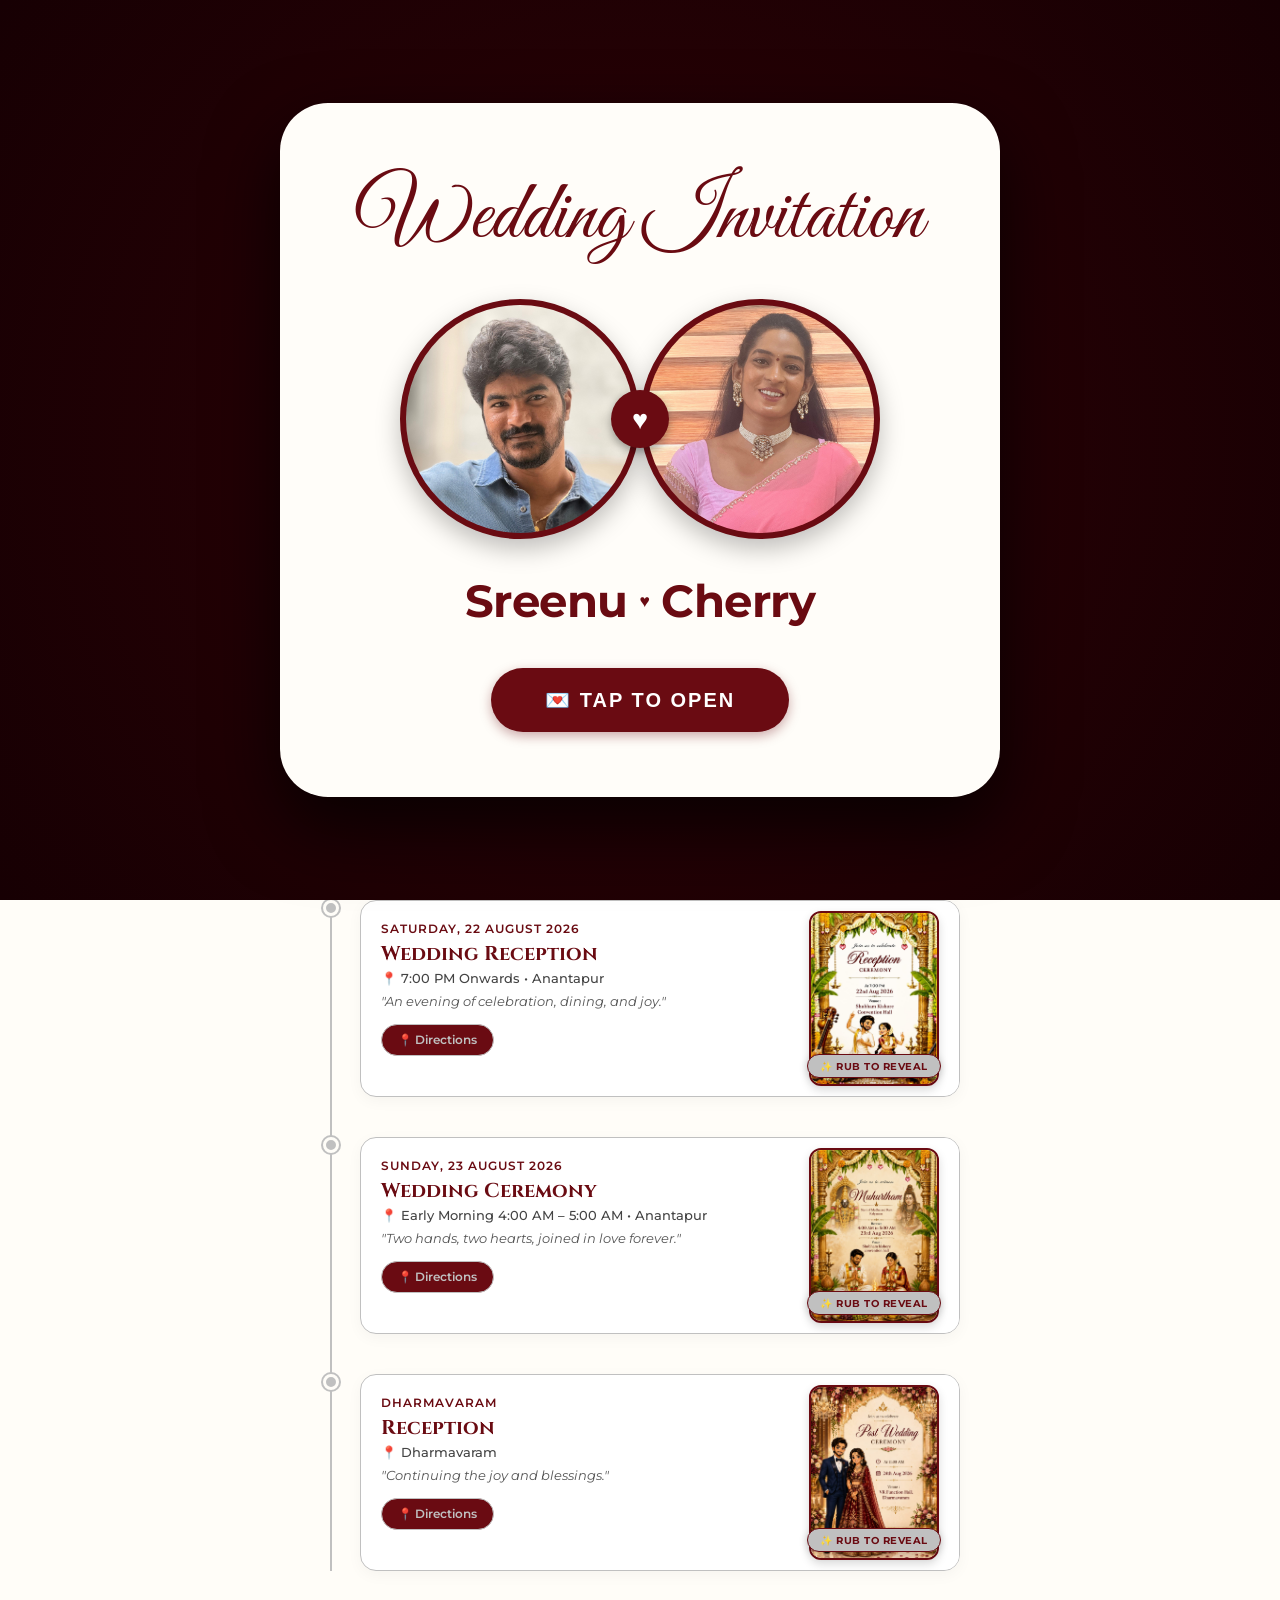
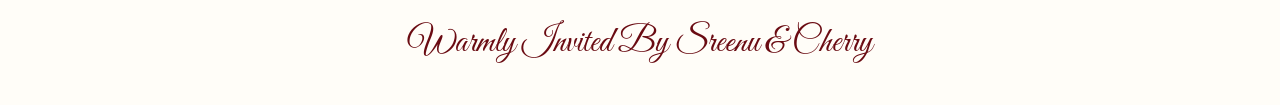
==== index.html @ 43a595d7 "Update index.html" ====
<!DOCTYPE html>
<html lang="en">
<head>
    <meta charset="UTF-8">
    <meta name="viewport" content="width=device-width, initial-scale=1.0, maximum-scale=1.0, user-scalable=no">
    <title>Sreenu & Cherry | Wedding Celebration</title>
    
    <!-- Google Fonts -->
    <link href="https://fonts.googleapis.com/css2?family=Cinzel:wght@500;600;700&family=Great+Vibes&family=Montserrat:wght@300;400;500;600;700&display=swap" rel="stylesheet">
    
    <style>
        :root {
            /* LUXURY PALETTE: Maroon, Silver, Ivory */
            --royal-maroon: #6A0B12;
            --main-accent: #C0C0C0; /* Polished Silver */
            --main-accent-dark: #A9A9A9; /* Darker Silver */
            --accent-light: #E0E0E0; /* Light silver highlights */
            --cream: #FFFDF8; /* Warm backdrop */
            --text-dark: #222222;
            --text-muted: #555555;
            --white: #ffffff;
        }

        * {
            box-sizing: border-box;
            margin: 0;
            padding: 0;
            -webkit-tap-highlight-color: transparent;
        }

        body {
            font-family: 'Montserrat', sans-serif;
            background-color: var(--cream);
            color: var(--text-dark);
            overflow-x: hidden;
        }

        /* Prevent background scroll when modal is active */
        body.modal-open {
            overflow: hidden !important;
            touch-action: none;
        }

        /* --- Falling Petals --- */
        .petals-container {
            position: fixed;
            top: 0; left: 0; width: 100%; height: 100%;
            pointer-events: none; z-index: 99; overflow: hidden;
        }

        .petal {
            position: absolute;
            background: linear-gradient(135deg, #ffb7c5, #e05275);
            border-radius: 150% 0 150% 0;
            opacity: 0.7;
            animation: animate-petal 7s linear infinite;
        }

        @keyframes animate-petal {
            0% { top: -10%; transform: translateX(0) rotate(0deg); }
            100% { top: 110%; transform: translateX(100px) rotate(360deg); }
        }

        /* --- Landing Page Screen --- */
        #cover-screen {
            position: fixed;
            top: 0; left: 0; width: 100vw; height: 100vh;
            background: radial-gradient(circle at center, #2e0206 0%, #170003 100%);
            display: flex; justify-content: center; align-items: center;
            z-index: 1000; color: #ffffff;
            transition: transform 0.8s ease-in-out, opacity 0.8s ease-in-out;
            padding: 20px;
        }

        /* White Center Landing Card (Default Mobile View) */
        .landing-card {
            background: #FFFDF9;
            width: 100%;
            max-width: 360px;
            border-radius: 28px;
            padding: 35px 20px 30px;
            text-align: center;
            box-shadow: 0 20px 40px rgba(0, 0, 0, 0.6);
            display: flex;
            flex-direction: column;
            align-items: center;
            justify-content: center;
            transition: all 0.3s ease-in-out;
        }

        .cover-header-title {
            font-family: 'Great Vibes', cursive;
            font-size: 2.8rem;
            font-weight: 500;
            color: var(--royal-maroon);
            margin-bottom: 20px;
            line-height: 1.1;
        }

        /* Couple Photo Display Frame */
        .couple-photos-container {
            display: flex;
            align-items: center;
            justify-content: center;
            position: relative;
            margin-bottom: 25px;
        }

        .photo-frame {
            width: 120px;
            height: 120px;
            border-radius: 50%;
            border: 3px solid var(--royal-maroon);
            overflow: hidden;
            box-shadow: 0 6px 15px rgba(0,0,0,0.15);
            background: var(--royal-maroon);
            display: flex;
            justify-content: center;
            align-items: center;
            color: #ffffff !important;
            font-weight: 600;
            font-size: 1rem;
            transition: all 0.3s ease;
        }

        .photo-frame img {
            width: 100%;
            height: 100%;
            object-fit: cover;
        }

        .photo-frame img.groom-img {
            object-position: center top !important;
            transform: scale(1.10);
        }

        .photo-frame img.bride-img {
            object-position: center top !important;
        }

        .frame-placeholder {
            color: #ffffff;
            font-size: 1rem;
            font-weight: 600;
            width: 100%;
            text-align: center;
        }

        /* Love Heart Badge Overlapping Center */
        .heart-badge {
            width: 32px;
            height: 32px;
            background: var(--royal-maroon);
            border-radius: 50%;
            display: flex;
            justify-content: center;
            align-items: center;
            color: #ffffff;
            font-size: 0.9rem;
            margin: 0 -16px;
            z-index: 2;
            box-shadow: 0 2px 6px rgba(0,0,0,0.3);
            transition: all 0.3s ease;
        }

        .couple-cover-name {
            font-family: 'Montserrat', sans-serif;
            font-size: 1.6rem;
            font-weight: 700;
            color: var(--royal-maroon);
            margin-bottom: 22px;
            display: flex;
            align-items: center;
            gap: 8px;
            letter-spacing: -0.5px;
        }

        .couple-cover-name span.name-heart {
            color: var(--royal-maroon);
            font-size: 1.1rem;
        }

        /* Cover Action Button */
        .tap-btn {
            background: var(--royal-maroon);
            color: #ffffff;
            border: none;
            padding: 12px 28px;
            font-size: 0.85rem;
            font-weight: 600;
            border-radius: 25px;
            letter-spacing: 1.5px;
            text-transform: uppercase;
            cursor: pointer;
            box-shadow: 0 4px 12px rgba(106, 11, 18, 0.35);
            display: inline-flex;
            align-items: center;
            gap: 8px;
            transition: transform 0.15s ease, background-color 0.2s ease, padding 0.3s ease, font-size 0.3s ease;
        }

        .tap-btn:active {
            transform: scale(0.96);
        }

        /* --- Tablet Screens (600px to 1023px) --- */
        @media (min-width: 600px) and (max-width: 1023px) {
            .landing-card {
                max-width: 460px;
                padding: 48px 36px 42px;
                border-radius: 34px;
            }

            .cover-header-title {
                font-size: 3.6rem;
                margin-bottom: 25px;
            }

            .photo-frame {
                width: 155px;
                height: 155px;
                border-width: 4px;
            }

            .heart-badge {
                width: 40px;
                height: 40px;
                font-size: 1.15rem;
                margin: 0 -20px;
            }

            .couple-cover-name {
                font-size: 2rem;
                margin-bottom: 28px;
            }

            .tap-btn {
                padding: 15px 38px;
                font-size: 1rem;
                border-radius: 30px;
            }
        }

        /* --- Laptops & Desktops (2x Scale Up) --- */
        @media (min-width: 1024px) {
            .landing-card {
                max-width: 720px;
                padding: 70px 60px 65px;
                border-radius: 48px;
                box-shadow: 0 30px 70px rgba(0, 0, 0, 0.75);
            }

            .cover-header-title {
                font-size: 5.2rem;
                margin-bottom: 35px;
            }

            .photo-frame {
                width: 240px;
                height: 240px;
                border-width: 6px;
                box-shadow: 0 10px 25px rgba(0,0,0,0.25);
            }

            .couple-photos-container {
                margin-bottom: 35px;
            }

            .heart-badge {
                width: 58px;
                height: 58px;
                font-size: 1.7rem;
                margin: 0 -29px;
                box-shadow: 0 4px 10px rgba(0,0,0,0.35);
            }

            .couple-cover-name {
                font-size: 2.8rem;
                margin-bottom: 40px;
                gap: 12px;
            }

            .tap-btn {
                padding: 20px 54px;
                font-size: 1.25rem;
                border-radius: 40px;
                letter-spacing: 2px;
            }
        }

        /* Music Floating Control Button */
        .music-btn {
            position: fixed;
            bottom: 20px;
            right: 20px;
            width: 45px;
            height: 45px;
            background: var(--royal-maroon);
            border: 2px solid var(--main-accent);
            border-radius: 50%;
            color: var(--main-accent);
            font-size: 1.2rem;
            display: flex;
            justify-content: center;
            align-items: center;
            cursor: pointer;
            z-index: 900;
            box-shadow: 0 4px 12px rgba(0,0,0,0.3);
        }

        /* --- Main Layout --- */
        .container {
            width: 100%; max-width: 680px; margin: 0 auto; padding: 40px 20px;
        }

        .header-section { text-align: center; margin-bottom: 30px; }
        .sub-title { font-size: 0.75rem; letter-spacing: 3px; text-transform: uppercase; color: var(--royal-maroon); margin-bottom: 10px; font-weight: 600; }
        .main-heading { font-family: 'Cinzel', serif; font-size: 1.6rem; color: var(--royal-maroon); letter-spacing: 1px; }

        .couple-card {
            background: var(--white); 
            border: 1px solid var(--main-accent-dark); 
            border-radius: 16px;
            padding: 30px 20px; text-align: center; box-shadow: 0 4px 15px rgba(0,0,0,0.03);
            margin-bottom: 30px;
        }

        .couple-names h2 { font-family: 'Great Vibes', cursive; font-size: 3.5rem; color: var(--royal-maroon); line-height: 1; }
        .parent-subtext { font-size: 0.8rem; color: var(--text-muted); margin: 6px 0 15px; }
        .ampersand { font-family: 'Cinzel', serif; font-size: 1.4rem; color: var(--main-accent-dark); font-weight: 700; margin: 5px 0; }

        /* --- Countdown --- */
        .countdown-banner {
            background: var(--royal-maroon); 
            color: var(--white);
            padding: 20px; border-radius: 14px; text-align: center;
            border: 1px solid var(--main-accent); margin-bottom: 40px;
        }
        .countdown-title { font-size: 0.75rem; letter-spacing: 2px; text-transform: uppercase; margin-bottom: 12px; color: var(--accent-light); }
        .timer { display: flex; justify-content: space-around; max-width: 360px; margin: 0 auto; }
        .timer-num { font-family: 'Cinzel', serif; font-size: 1.6rem; font-weight: 700; color: var(--main-accent); }
        .timer-label { font-size: 0.65rem; text-transform: uppercase; opacity: 0.8; }

        /* --- Timeline & Interactive Cards Section --- */
        .section-title-wrap { text-align: center; margin-bottom: 35px; }
        .section-title { font-family: 'Cinzel', serif; font-size: 1.4rem; color: var(--royal-maroon); }

        .timeline { position: relative; padding-left: 28px; border-left: 2px solid var(--main-accent); margin-left: 10px; }
        .timeline-item { position: relative; margin-bottom: 40px; }

        .timeline-node {
            position: absolute; left: -37px; top: 0;
            width: 16px; height: 16px; border-radius: 50%;
            background: var(--main-accent); border: 3px solid var(--cream);
            box-shadow: 0 0 0 2px var(--main-accent);
        }

        .event-card-container {
            display: flex; flex-direction: column-reverse; background: var(--white);
            border: 1px solid var(--main-accent); border-radius: 16px; overflow: hidden;
            box-shadow: 0 4px 15px rgba(0,0,0,0.04);
        }

        @media (min-width: 550px) {
            .event-card-container { flex-direction: row; }
        }

        .event-info { padding: 20px; flex: 1; }
        .event-date { font-size: 0.75rem; font-weight: 600; text-transform: uppercase; color: var(--royal-maroon); letter-spacing: 1px; }
        .event-title { font-family: 'Cinzel', serif; font-size: 1.25rem; color: var(--royal-maroon); margin: 4px 0; }
        .event-venue { font-size: 0.8rem; color: #444; margin-bottom: 8px; font-weight: 500; }
        .event-desc { font-size: 0.8rem; color: var(--text-muted); font-style: italic; margin-bottom: 15px; }

        .btn-group { display: flex; gap: 8px; flex-wrap: wrap; }

        .action-btn {
            display: inline-flex; align-items: center; gap: 4px;
            font-size: 0.72rem; font-weight: 600; padding: 8px 16px;
            border-radius: 20px; text-decoration: none; transition: all 0.2s;
        }

        .btn-map { background: var(--royal-maroon); color: var(--main-accent); border: 1px solid var(--main-accent); }

        /* Card Preview Side Block */
        .card-preview-wrap {
            width: 100%; height: 210px; position: relative;
            background: var(--white); display: flex; justify-content: center; align-items: center;
            user-select: none; cursor: pointer; padding: 10px;
        }

        @media (min-width: 550px) {
            .card-preview-wrap { width: 170px; height: auto; }
        }

        .art-card-thumb {
            width: 130px; height: 175px; border-radius: 12px;
            border: 2px solid var(--royal-maroon); box-shadow: 0 4px 10px rgba(0,0,0,0.15);
            position: relative; overflow: hidden; display: flex;
            justify-content: center; align-items: center;
        }

        .art-card-thumb img {
            width: 100%; height: 100%; object-fit: cover; display: block;
        }

        .rub-tag {
            position: absolute; bottom: 18px; font-size: 0.62rem;
            font-weight: 700; background: var(--main-accent);
            color: var(--royal-maroon); padding: 5px 12px; border-radius: 12px;
            letter-spacing: 0.5px; text-transform: uppercase; border: 1px solid var(--royal-maroon);
            box-shadow: 0 2px 8px rgba(0,0,0,0.2);
        }

        /* --- Fullscreen Pop-up Modal for Scratching --- */
        .modal-overlay {
            position: fixed; top: 0; left: 0; width: 100vw; height: 100vh;
            background: rgba(0, 0, 0, 0.88); backdrop-filter: blur(6px);
            z-index: 2000; display: none; justify-content: center; align-items: center;
            flex-direction: column; touch-action: none;
        }

        .modal-overlay.active { display: flex; }

        .close-modal-btn {
            position: absolute; top: 25px; right: 25px;
            width: 42px; height: 42px; background: var(--white);
            color: #000; border-radius: 50%; display: flex;
            justify-content: center; align-items: center;
            font-size: 1.4rem; font-weight: bold; cursor: pointer;
            box-shadow: 0 4px 12px rgba(0,0,0,0.4); z-index: 2010;
        }

        .scratch-modal-box {
            position: relative; width: 300px; height: 420px;
            border-radius: 16px; 
            border: 3px solid var(--main-accent);
            overflow: hidden; box-shadow: 0 10px 30px rgba(0,0,0,0.5);
            background: var(--white);
            touch-action: none;
        }

        .reveal-image-container {
            width: 100%; height: 100%; position: absolute; top: 0; left: 0;
            background: var(--white);
        }

        .reveal-image {
            width: 100%; height: 100%; object-fit: contain; display: block; background: var(--white);
        }

        .modal-scratch-canvas {
            position: absolute; top: 0; left: 0; width: 100%; height: 100%;
            cursor: pointer; z-index: 5;
            touch-action: none;
            transition: opacity 0.5s ease;
        }

        .modal-instruction {
            color: var(--white); font-size: 0.85rem; letter-spacing: 1px;
            margin-top: 15px; text-transform: uppercase; font-weight: 500;
        }

        footer { text-align: center; margin-top: 50px; font-family: 'Great Vibes', cursive; font-size: 2.2rem; color: var(--royal-maroon); }
    </style>
</head>
<body>

    <!-- Looping Audio Player -->
    <audio id="bg-music" loop preload="auto">
        <source src="images/adara-song.mp3" type="audio/mpeg">
    </audio>

    <!-- Music Toggle Button -->
    <button class="music-btn" id="music-toggle" onclick="toggleMusic()">🎵</button>

    <div class="petals-container" id="petals"></div>

    <!-- Cover Screen / Landing Page Card -->
    <div id="cover-screen">
        <div class="landing-card">
            <h1 class="cover-header-title">Wedding Invitation</h1>
            
            <!-- Couple Photos Frame -->
            <div class="couple-photos-container">
                <div class="photo-frame" id="groom-frame">
                    <img class="groom-img" src="images/groom-photo1.jpeg" alt="Sreenu" onerror="handleImgError(this, 'Sreenu')">
                </div>
                <div class="heart-badge">♥</div>
                <div class="photo-frame" id="bride-frame">
                    <img class="bride-img" src="images/bride-photo.jpg" alt="Cherry" onerror="handleImgError(this, 'Cherry')">
                </div>
            </div>

            <div class="couple-cover-name">
                Sreenu <span class="name-heart">♥</span> Cherry
            </div>

            <button class="tap-btn" id="open-btn" onclick="openInvitation()">
                <span>💌</span> TAP TO OPEN
            </button>
        </div>
    </div>

    <!-- Main Content Container -->
    <div class="container">
        <div class="header-section">
            <p class="sub-title">Together With Our Families</p>
            <h1 class="main-heading">Request The Honor Of Your Presence</h1>
        </div>

        <!-- Couple Banner -->
        <div class="couple-card">
            <div class="couple-names">
                <h2>B. Sreenivasulu</h2>
                <p class="parent-subtext">S/o B. Ramanjulu & B. LakshmiDevi</p>
                <div class="ampersand">&</div>
                <h2>K. Charitha</h2>
                <p class="parent-subtext">D/o K. L. Narayana & K. Padmavati</p>
            </div>
        </div>

        <!-- Countdown Banner -->
        <div class="countdown-banner">
            <div class="countdown-title" id="timer-title">Counting Down To Muhurtham</div>
            <div class="timer">
                <div><div class="timer-num" id="days">00</div><div class="timer-label">Days</div></div>
                <div><div class="timer-num" id="hours">00</div><div class="timer-label">Hours</div></div>
                <div><div class="timer-num" id="mins">00</div><div class="timer-label">Mins</div></div>
                <div><div class="timer-num" id="secs">00</div><div class="timer-label">Secs</div></div>
            </div>
        </div>

        <div class="section-title-wrap">
            <h2 class="section-title">The Festivities</h2>
        </div>

        <!-- Timeline Section -->
        <div class="timeline">

            <!-- EVENT 1: HALDI (Dharmavaram) -->
            <div class="timeline-item">
                <div class="timeline-node"></div>
                <div class="event-card-container">
                    <div class="event-info">
                        <div class="event-date">Saturday, 22 August 2026</div>
                        <h3 class="event-title">Haldi Ceremony</h3>
                        <div class="event-venue">📍 9:00 AM Onwards • Dharmavaram</div>
                        <p class="event-desc">"Turmeric, laughter, and the very first blessings."</p>
                    </div>
                    <div class="card-preview-wrap" onclick="openScratchModal('haldi')">
                        <div class="art-card-thumb">
                            <img src="images/haldi-reveal.jpeg" alt="Haldi Ceremony">
                        </div>
                        <div class="rub-tag">✨ Rub To Reveal</div>
                    </div>
                </div>
            </div>

            <!-- EVENT 2: RECEPTION (ANANTAPUR) -->
            <div class="timeline-item">
                <div class="timeline-node"></div>
                <div class="event-card-container">
                    <div class="event-info">
                        <div class="event-date">Saturday, 22 August 2026</div>
                        <h3 class="event-title">Wedding Reception</h3>
                        <div class="event-venue">📍 7:00 PM Onwards • Anantapur</div>
                        <p class="event-desc">"An evening of celebration, dining, and joy."</p>
                        <div class="btn-group">
                            <a href="https://maps.app.goo.gl/wDfPxHQPte7LLno77" target="_blank" class="action-btn btn-map">📍 Directions</a>
                        </div>
                    </div>
                    <div class="card-preview-wrap" onclick="openScratchModal('reception')">
                        <div class="art-card-thumb">
                            <img src="images/reception-reveal.jpeg" alt="Wedding Reception">
                        </div>
                        <div class="rub-tag">✨ Rub To Reveal</div>
                    </div>
                </div>
            </div>

            <!-- EVENT 3: MUHURTHAM -->
            <div class="timeline-item">
                <div class="timeline-node"></div>
                <div class="event-card-container">
                    <div class="event-info">
                        <div class="event-date">Sunday, 23 August 2026</div>
                        <h3 class="event-title">Wedding Ceremony</h3>
                        <div class="event-venue">📍 Early Morning 4:00 AM – 5:00 AM • Anantapur</div>
                        <p class="event-desc">"Two hands, two hearts, joined in love forever."</p>
                        <div class="btn-group">
                            <a href="https://maps.app.goo.gl/wDfPxHQPte7LLno77" target="_blank" class="action-btn btn-map">📍 Directions</a>
                        </div>
                    </div>
                    <div class="card-preview-wrap" onclick="openScratchModal('muhurtham')">
                        <div class="art-card-thumb">
                            <img src="images/muhurtham-reveal.jpeg" alt="Muhurtham">
                        </div>
                        <div class="rub-tag">✨ Rub To Reveal</div>
                    </div>
                </div>
            </div>

            <!-- EVENT 4: DHARMAVARAM RECEPTION -->
            <div class="timeline-item">
                <div class="timeline-node"></div>
                <div class="event-card-container">
                    <div class="event-info">
                        <div class="event-date">Dharmavaram</div>
                        <h3 class="event-title">Reception</h3>
                        <div class="event-venue">📍 Dharmavaram</div>
                        <p class="event-desc">"Continuing the joy and blessings."</p>
                        <div class="btn-group">
                            <a href="https://maps.app.goo.gl/dJzmkvnq5mUEw2gPA" target="_blank" class="action-btn btn-map">📍 Directions</a>
                        </div>
                    </div>
                    <div class="card-preview-wrap" onclick="openScratchModal('reception2')">
                        <div class="art-card-thumb">
                            <img src="images/reception-reveal2.jpeg" alt="Dharmavaram Reception">
                        </div>
                        <div class="rub-tag">✨ Rub To Reveal</div>
                    </div>
                </div>
            </div>

        </div>

        <footer>
            Warmly Invited By Sreenu & Cherry
        </footer>
    </div>

    <!-- Scratch Pop-up Overlay Modal -->
    <div class="modal-overlay" id="scratch-modal">
        <div class="close-modal-btn" onclick="closeScratchModal()">✕</div>
        <div class="scratch-modal-box">
            <!-- Full Inside Revealed Image -->
            <div class="reveal-image-container">
                <img id="reveal-img-src" class="reveal-image" src="" alt="Revealed Event Card">
            </div>
            <!-- Scratch Canvas Top Layer -->
            <canvas id="modal-canvas" class="modal-scratch-canvas" width="300" height="420"></canvas>
        </div>
        <div class="modal-instruction">👈 Rub screen to reveal event image 👉</div>
    </div>

    <script>
        /* --- Image Fallback Handler --- */
        function handleImgError(img, textName) {
            const parent = img.parentElement;
            img.remove();
            parent.innerHTML = `<span class="frame-placeholder">${textName}</span>`;
        }

        /* --- Music Controller --- */
        const audio = document.getElementById('bg-music');
        const musicBtn = document.getElementById('music-toggle');
        let isPlaying = false;

        function openInvitation() {
            const cover = document.getElementById('cover-screen');
            cover.style.transform = 'translateY(-100%)';
            cover.style.opacity = '0';
            setTimeout(() => { cover.style.display = 'none'; }, 800);

            playAudio();
        }

        /* Direct mobile touch listener to guarantee immediate tap response without dragging */
        const openBtn = document.getElementById('open-btn');
        if (openBtn) {
            openBtn.addEventListener('touchstart', function(e) {
                e.preventDefault();
                openInvitation();
            }, { passive: false });
        }

        function playAudio() {
            audio.play().then(() => {
                isPlaying = true;
                musicBtn.innerText = '🎵';
            }).catch(err => console.log('Audio autoplay blocked: ', err));
        }

        function toggleMusic() {
            if (isPlaying) {
                audio.pause();
                isPlaying = false;
                musicBtn.innerText = '🔇';
            } else {
                audio.play();
                isPlaying = true;
                musicBtn.innerText = '🎵';
            }
        }

        /* --- Dynamic Countdown / Countup --- */
        const weddingTargetDate = new Date("August 23, 2026 06:00:00").getTime();
        setInterval(function() {
            const now = new Date().getTime();
            let diff = weddingTargetDate - now;
            const timerTitle = document.getElementById("timer-title");

            if (diff <= 0) {
                timerTitle.innerText = "Been Together Since";
                diff = Math.abs(diff);
            } else {
                timerTitle.innerText = "Counting Down To Muhurtham";
            }

            document.getElementById("days").innerText = Math.floor(diff / (1000 * 60 * 60 * 24)).toString().padStart(2, '0');
            document.getElementById("hours").innerText = Math.floor((diff % (1000 * 60 * 60 * 24)) / (1000 * 60 * 60)).toString().padStart(2, '0');
            document.getElementById("mins").innerText = Math.floor((diff % (1000 * 60 * 60)) / (1000 * 60)).toString().padStart(2, '0');
            document.getElementById("secs").innerText = Math.floor((diff % (1000 * 60)) / 1000).toString().padStart(2, '0');
        }, 1000);

        /* --- Falling Petals --- */
        const petalsContainer = document.getElementById('petals');
        for (let i = 0; i < 35; i++) {
            const petal = document.createElement('div');
            petal.className = 'petal';
            petal.style.left = Math.random() * 100 + '%';
            petal.style.width = (Math.random() * 8 + 8) + 'px';
            petal.style.height = (Math.random() * 8 + 8) + 'px';
            petal.style.animationDuration = (Math.random() * 4 + 4) + 's';
            petal.style.animationDelay = (Math.random() * 4) + 's';
            petalsContainer.appendChild(petal);
        }

        /* --- Scratch Modal Logic --- */
        const modal = document.getElementById('scratch-modal');
        const modalCanvas = document.getElementById('modal-canvas');
        const ctx = modalCanvas.getContext('2d');
        let isDrawing = false;
        let scratchCount = 0;

        const eventData = {
            'haldi': {
                img: 'images/haldi-reveal.jpeg',
                scratchColor: '#A9A9A9'
            },
            'reception': {
                img: 'images/reception-reveal.jpeg',
                scratchColor: '#A9A9A9'
            },
            'muhurtham': {
                img: 'images/muhurtham-reveal.jpeg',
                scratchColor: '#A9A9A9'
            },
            'reception2': {
                img: 'images/reception-reveal2.jpeg',
                scratchColor: '#A9A9A9'
            }
        };

        function openScratchModal(eventType) {
            const data = eventData[eventType];
            if (!data) return;

            document.body.classList.add('modal-open');
            scratchCount = 0;

            const imgElem = document.getElementById('reveal-img-src');
            imgElem.src = data.img;

            modalCanvas.style.opacity = '1';
            ctx.globalCompositeOperation = 'source-over';
            ctx.fillStyle = data.scratchColor;
            ctx.fillRect(0, 0, modalCanvas.width, modalCanvas.height);

            modal.classList.add('active');
        }

        function closeScratchModal() {
            modal.classList.remove('active');
            document.body.classList.remove('modal-open');
        }

        function autoReveal() {
            ctx.clearRect(0, 0, modalCanvas.width, modalCanvas.height);
        }

        function scratch(e) {
            if (!isDrawing) return;
            
            if (e.cancelable) e.preventDefault();

            const rect = modalCanvas.getBoundingClientRect();
            const clientX = e.touches ? e.touches[0].clientX : e.clientX;
            const clientY = e.touches ? e.touches[0].clientY : e.clientY;

            const scaleX = modalCanvas.width / rect.width;
            const scaleY = modalCanvas.height / rect.height;

            const x = (clientX - rect.left) * scaleX;
            const y = (clientY - rect.top) * scaleY;

            ctx.globalCompositeOperation = 'destination-out';
            ctx.beginPath();
            ctx.arc(x, y, 28, 0, Math.PI * 2, false);
            ctx.fill();

            scratchCount++;
            
            if (scratchCount >= 2) {
                autoReveal();
            }
        }

        // Mouse Events
        modalCanvas.addEventListener('mousedown', (e) => { isDrawing = true; scratch(e); });
        modalCanvas.addEventListener('mousemove', scratch);
        window.addEventListener('mouseup', () => { isDrawing = false; });

        // Touch Events for Mobile
        modalCanvas.addEventListener('touchstart', (e) => { 
            isDrawing = true; 
            if (e.cancelable) e.preventDefault();
            scratch(e); 
        }, { passive: false });

        modalCanvas.addEventListener('touchmove', (e) => { 
            if (e.cancelable) e.preventDefault();
            scratch(e); 
        }, { passive: false });

        window.addEventListener('touchend', () => { isDrawing = false; });
    </script>
</body>
</html>
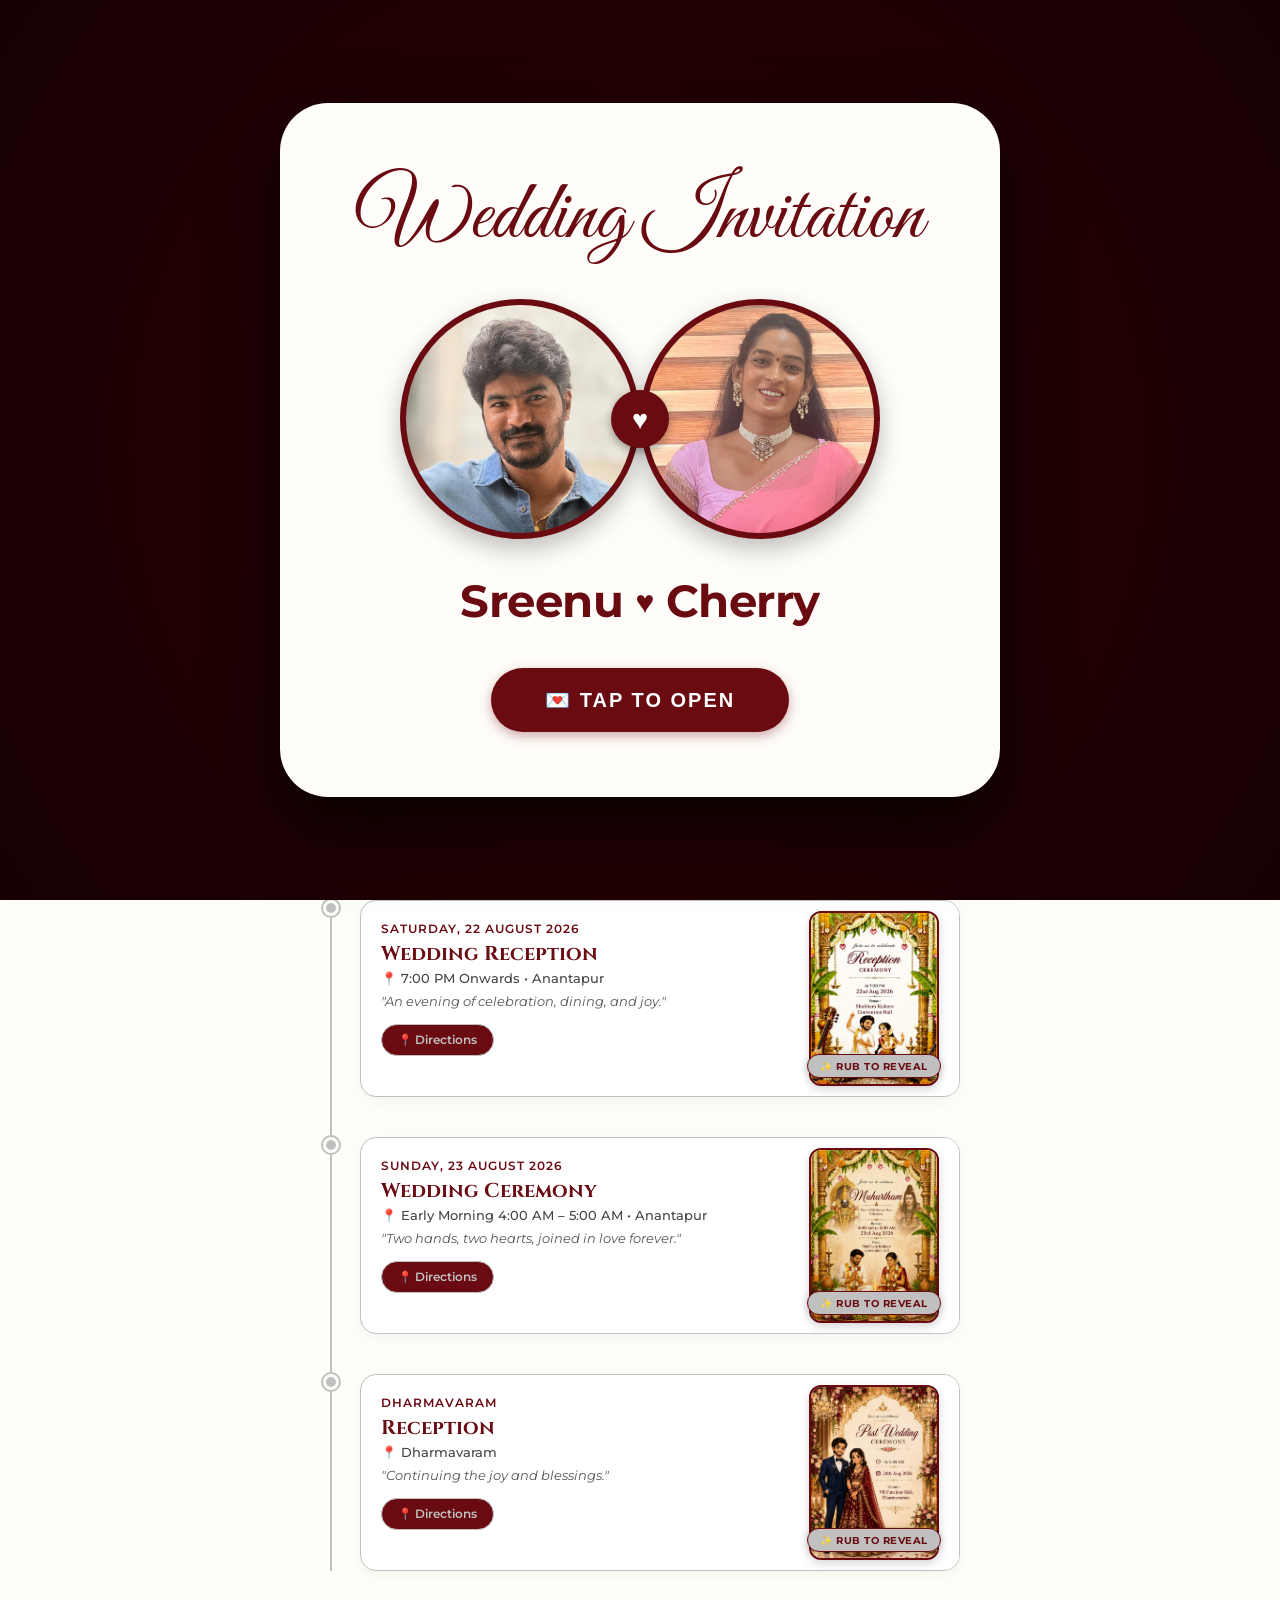
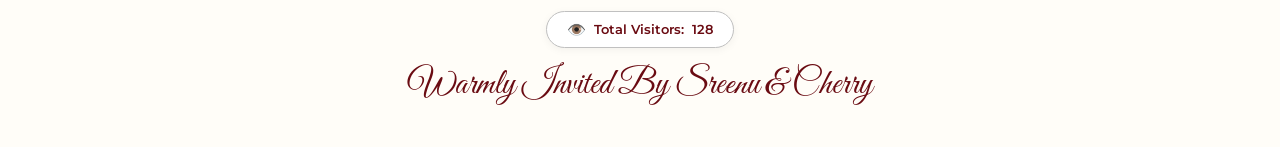
==== commit ea785f50: "//" ====
--- a/index.html
+++ b/index.html
@@ -234,6 +234,10 @@
                 margin-bottom: 28px;
             }
 
+            .couple-cover-name span.name-heart {
+                font-size: 1.4rem;
+            }
+
             .tap-btn {
                 padding: 15px 38px;
                 font-size: 1rem;
@@ -278,6 +282,10 @@
                 font-size: 2.8rem;
                 margin-bottom: 40px;
                 gap: 12px;
+            }
+
+            .couple-cover-name span.name-heart {
+                font-size: 2rem; /* Scaled heart icon for Desktop/Laptop */
             }
 
             .tap-btn {
@@ -411,6 +419,30 @@
             box-shadow: 0 2px 8px rgba(0,0,0,0.2);
         }
 
+        /* --- View Counter Section --- */
+        .view-counter-wrap {
+            text-align: center;
+            margin: 40px auto 10px;
+        }
+
+        .view-counter-box {
+            display: inline-flex;
+            align-items: center;
+            gap: 8px;
+            background: var(--white);
+            border: 1px solid var(--main-accent);
+            padding: 8px 20px;
+            border-radius: 20px;
+            box-shadow: 0 2px 8px rgba(0,0,0,0.05);
+            font-size: 0.8rem;
+            color: var(--royal-maroon);
+            font-weight: 600;
+        }
+
+        .view-counter-box span.eye-icon {
+            font-size: 0.95rem;
+        }
+
         /* --- Fullscreen Pop-up Modal for Scratching --- */
         .modal-overlay {
             position: fixed; top: 0; left: 0; width: 100vw; height: 100vh;
@@ -460,7 +492,7 @@
             margin-top: 15px; text-transform: uppercase; font-weight: 500;
         }
 
-        footer { text-align: center; margin-top: 50px; font-family: 'Great Vibes', cursive; font-size: 2.2rem; color: var(--royal-maroon); }
+        footer { text-align: center; margin-top: 15px; font-family: 'Great Vibes', cursive; font-size: 2.2rem; color: var(--royal-maroon); }
     </style>
 </head>
 <body>
@@ -624,6 +656,13 @@
 
         </div>
 
+        <!-- Web Page Viewers Count Block -->
+        <div class="view-counter-wrap">
+            <div class="view-counter-box">
+                <span class="eye-icon">👁️</span> Total Visitors: <span id="view-count">...</span>
+            </div>
+        </div>
+
         <footer>
             Warmly Invited By Sreenu & Cherry
         </footer>
@@ -693,7 +732,7 @@
             }
         }
 
-        /* --- Dynamic Countdown / Countup --- */
+        /* --- Dynamic Countdown / Countup (Aug 23rd 6:00 AM threshold) --- */
         const weddingTargetDate = new Date("August 23, 2026 06:00:00").getTime();
         setInterval(function() {
             const now = new Date().getTime();
@@ -701,7 +740,7 @@
             const timerTitle = document.getElementById("timer-title");
 
             if (diff <= 0) {
-                timerTitle.innerText = "Been Together Since";
+                timerTitle.innerText = "Have Been Together Since";
                 diff = Math.abs(diff);
             } else {
                 timerTitle.innerText = "Counting Down To Muhurtham";
@@ -712,6 +751,23 @@
             document.getElementById("mins").innerText = Math.floor((diff % (1000 * 60 * 60)) / (1000 * 60)).toString().padStart(2, '0');
             document.getElementById("secs").innerText = Math.floor((diff % (1000 * 60)) / 1000).toString().padStart(2, '0');
         }, 1000);
+
+        /* --- Page View Counter API Integration --- */
+        async function updateViewCounter() {
+            try {
+                // Free counter endpoint for Sreenu and Cherry Wedding
+                const response = await fetch('https://api.counterapi.dev/v1/sreenu-cherry-wedding/visits/up');
+                const data = await response.json();
+                if (data && data.count) {
+                    document.getElementById('view-count').innerText = data.count.toLocaleString();
+                } else {
+                    document.getElementById('view-count').innerText = '128';
+                }
+            } catch (error) {
+                document.getElementById('view-count').innerText = '128';
+            }
+        }
+        updateViewCounter();
 
         /* --- Falling Petals --- */
         const petalsContainer = document.getElementById('petals');
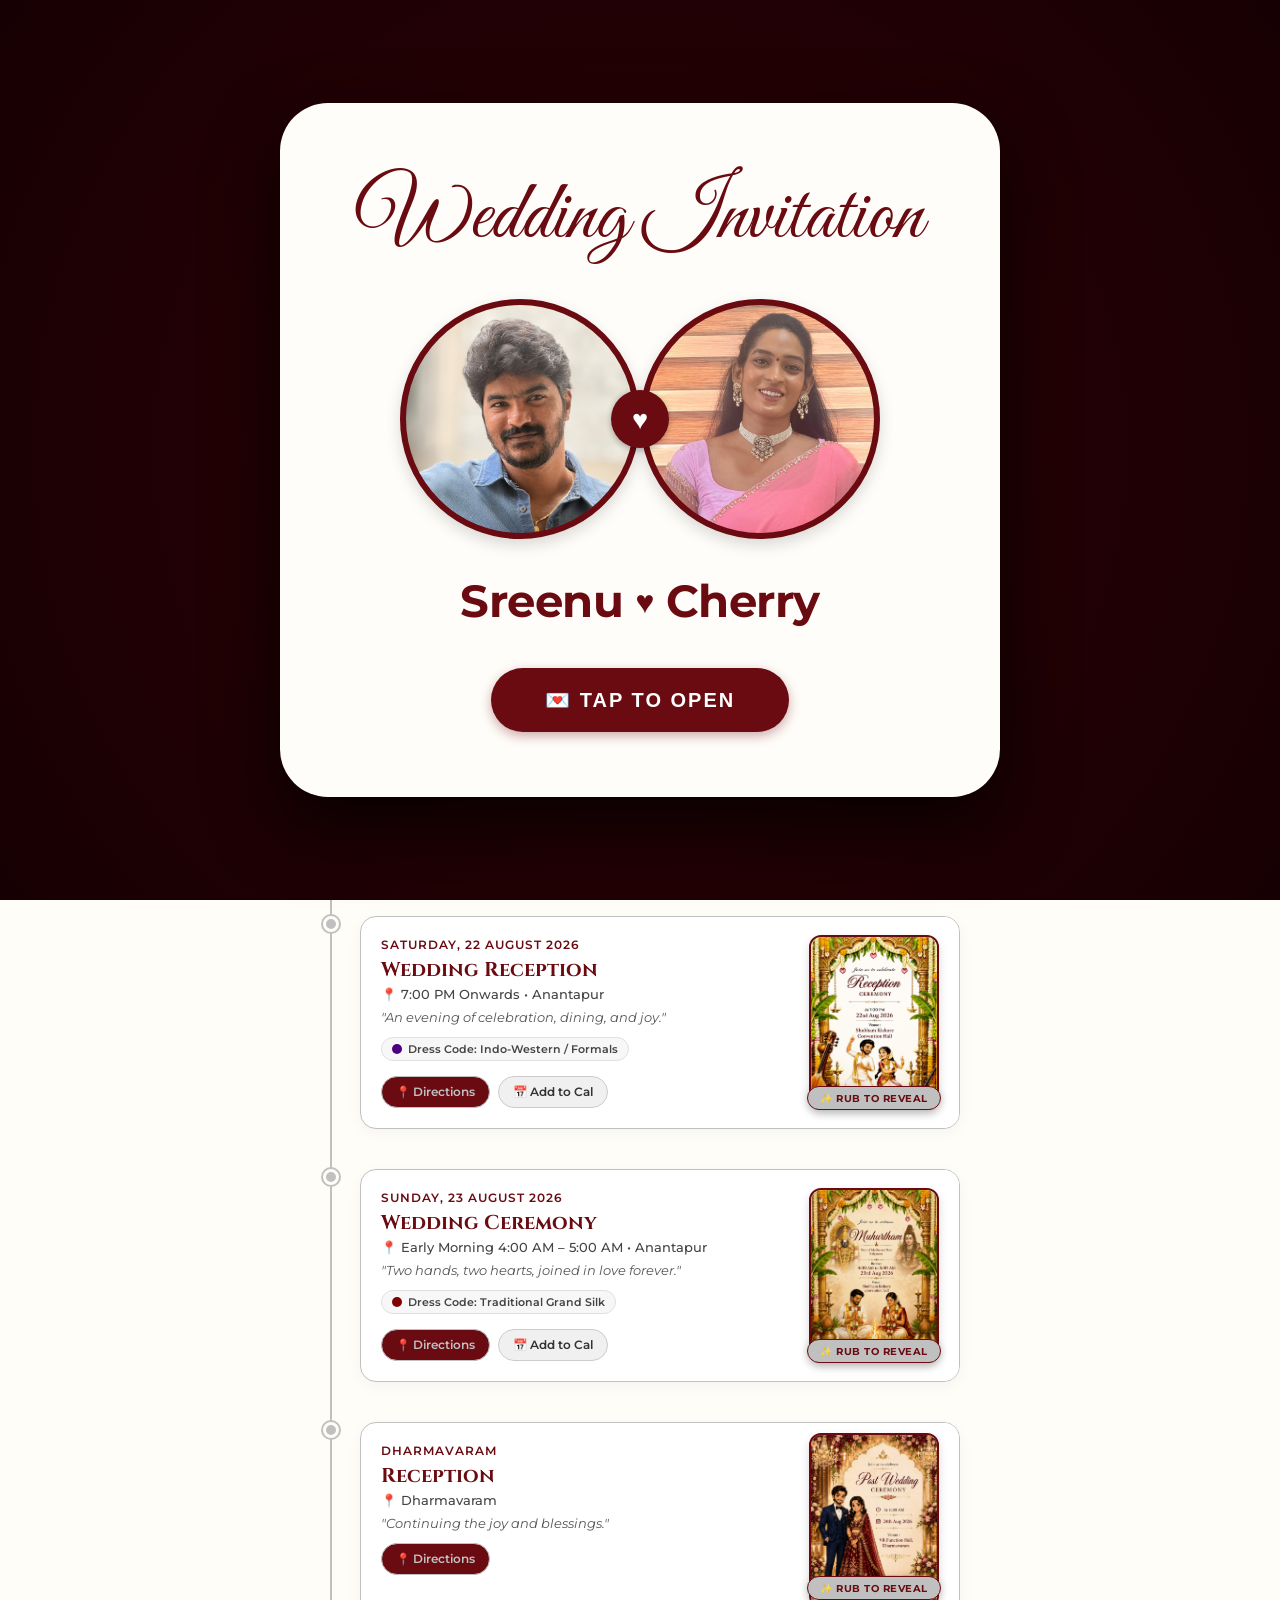
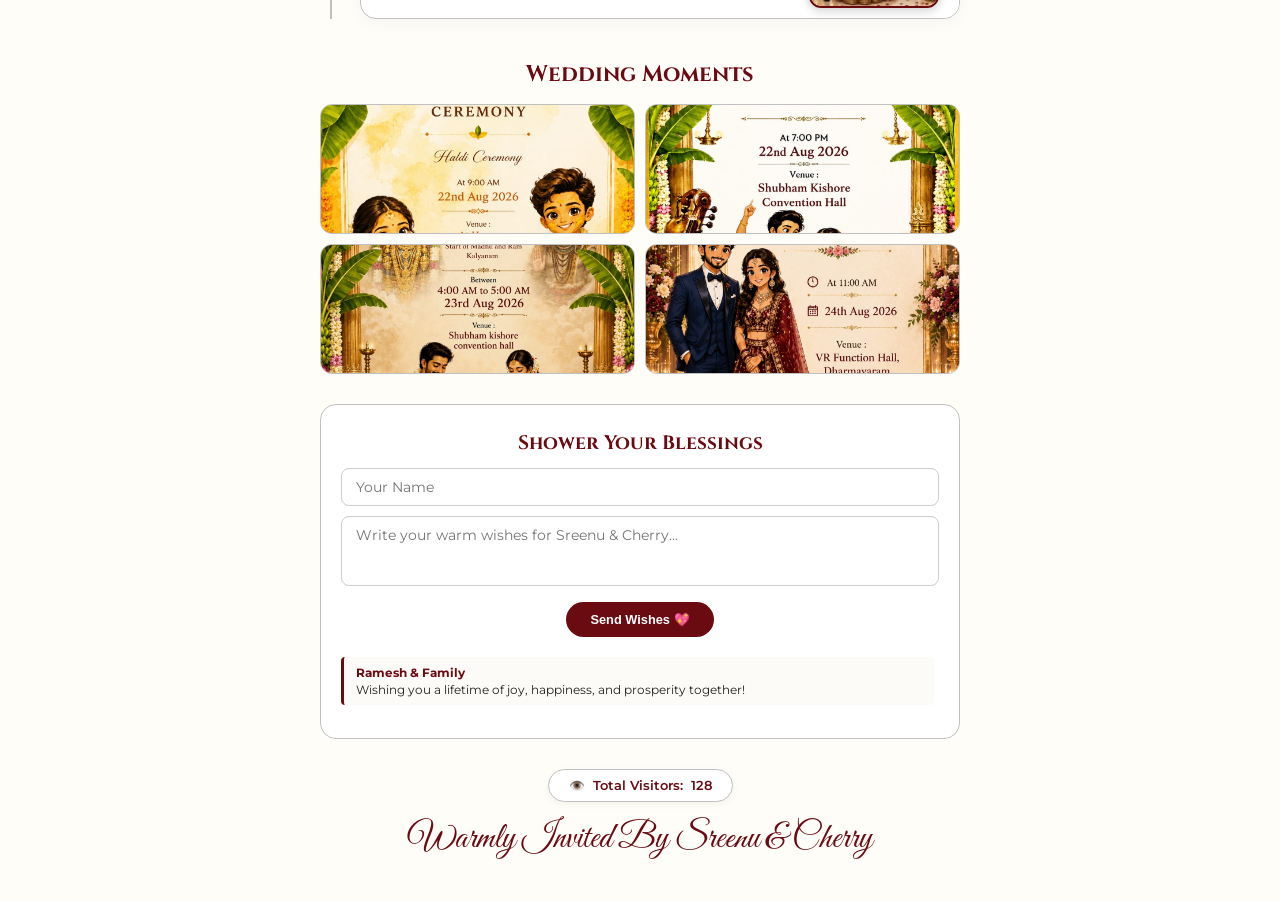
==== commit 4f22779c: ".." ====
--- a/index.html
+++ b/index.html
@@ -72,7 +72,6 @@
             padding: 20px;
         }
 
-        /* White Center Landing Card (Default Mobile View) */
         .landing-card {
             background: #FFFDF9;
             width: 100%;
@@ -97,7 +96,6 @@
             line-height: 1.1;
         }
 
-        /* Couple Photo Display Frame */
         .couple-photos-container {
             display: flex;
             align-items: center;
@@ -146,7 +144,6 @@
             text-align: center;
         }
 
-        /* Love Heart Badge Overlapping Center */
         .heart-badge {
             width: 32px;
             height: 32px;
@@ -180,7 +177,6 @@
             font-size: 1.1rem;
         }
 
-        /* Cover Action Button */
         .tap-btn {
             background: var(--royal-maroon);
             color: #ffffff;
@@ -196,56 +192,14 @@
             display: inline-flex;
             align-items: center;
             gap: 8px;
-            transition: transform 0.15s ease, background-color 0.2s ease, padding 0.3s ease, font-size 0.3s ease;
+            transition: transform 0.15s ease, background-color 0.2s ease;
         }
 
         .tap-btn:active {
             transform: scale(0.96);
         }
 
-        /* --- Tablet Screens (600px to 1023px) --- */
-        @media (min-width: 600px) and (max-width: 1023px) {
-            .landing-card {
-                max-width: 460px;
-                padding: 48px 36px 42px;
-                border-radius: 34px;
-            }
-
-            .cover-header-title {
-                font-size: 3.6rem;
-                margin-bottom: 25px;
-            }
-
-            .photo-frame {
-                width: 155px;
-                height: 155px;
-                border-width: 4px;
-            }
-
-            .heart-badge {
-                width: 40px;
-                height: 40px;
-                font-size: 1.15rem;
-                margin: 0 -20px;
-            }
-
-            .couple-cover-name {
-                font-size: 2rem;
-                margin-bottom: 28px;
-            }
-
-            .couple-cover-name span.name-heart {
-                font-size: 1.4rem;
-            }
-
-            .tap-btn {
-                padding: 15px 38px;
-                font-size: 1rem;
-                border-radius: 30px;
-            }
-        }
-
-        /* --- Laptops & Desktops (2x Scale Up) --- */
+        /* Responsive Desktop scaling */
         @media (min-width: 1024px) {
             .landing-card {
                 max-width: 720px;
@@ -253,66 +207,27 @@
                 border-radius: 48px;
                 box-shadow: 0 30px 70px rgba(0, 0, 0, 0.75);
             }
-
-            .cover-header-title {
-                font-size: 5.2rem;
-                margin-bottom: 35px;
-            }
-
-            .photo-frame {
-                width: 240px;
-                height: 240px;
-                border-width: 6px;
-                box-shadow: 0 10px 25px rgba(0,0,0,0.25);
-            }
-
-            .couple-photos-container {
-                margin-bottom: 35px;
-            }
-
-            .heart-badge {
-                width: 58px;
-                height: 58px;
-                font-size: 1.7rem;
-                margin: 0 -29px;
-                box-shadow: 0 4px 10px rgba(0,0,0,0.35);
-            }
-
-            .couple-cover-name {
-                font-size: 2.8rem;
-                margin-bottom: 40px;
-                gap: 12px;
-            }
-
-            .couple-cover-name span.name-heart {
-                font-size: 2rem; /* Scaled heart icon for Desktop/Laptop */
-            }
-
-            .tap-btn {
-                padding: 20px 54px;
-                font-size: 1.25rem;
-                border-radius: 40px;
-                letter-spacing: 2px;
-            }
+            .cover-header-title { font-size: 5.2rem; margin-bottom: 35px; }
+            .photo-frame { width: 240px; height: 240px; border-width: 6px; }
+            .couple-photos-container { margin-bottom: 35px; }
+            .heart-badge { width: 58px; height: 58px; font-size: 1.7rem; margin: 0 -29px; }
+            .couple-cover-name { font-size: 2.8rem; margin-bottom: 40px; gap: 12px; }
+            .couple-cover-name span.name-heart { font-size: 2rem; }
+            .tap-btn { padding: 20px 54px; font-size: 1.25rem; border-radius: 40px; letter-spacing: 2px; }
         }
 
         /* Music Floating Control Button */
         .music-btn {
             position: fixed;
-            bottom: 20px;
-            right: 20px;
-            width: 45px;
-            height: 45px;
+            bottom: 20px; right: 20px;
+            width: 45px; height: 45px;
             background: var(--royal-maroon);
             border: 2px solid var(--main-accent);
             border-radius: 50%;
             color: var(--main-accent);
             font-size: 1.2rem;
-            display: flex;
-            justify-content: center;
-            align-items: center;
-            cursor: pointer;
-            z-index: 900;
+            display: flex; justify-content: center; align-items: center;
+            cursor: pointer; z-index: 900;
             box-shadow: 0 4px 12px rgba(0,0,0,0.3);
         }
 
@@ -337,7 +252,7 @@
         .parent-subtext { font-size: 0.8rem; color: var(--text-muted); margin: 6px 0 15px; }
         .ampersand { font-family: 'Cinzel', serif; font-size: 1.4rem; color: var(--main-accent-dark); font-weight: 700; margin: 5px 0; }
 
-        /* --- Countdown --- */
+        /* Countdown Banner */
         .countdown-banner {
             background: var(--royal-maroon); 
             color: var(--white);
@@ -349,7 +264,6 @@
         .timer-num { font-family: 'Cinzel', serif; font-size: 1.6rem; font-weight: 700; color: var(--main-accent); }
         .timer-label { font-size: 0.65rem; text-transform: uppercase; opacity: 0.8; }
 
-        /* --- Timeline & Interactive Cards Section --- */
         .section-title-wrap { text-align: center; margin-bottom: 35px; }
         .section-title { font-family: 'Cinzel', serif; font-size: 1.4rem; color: var(--royal-maroon); }
 
@@ -377,19 +291,27 @@
         .event-date { font-size: 0.75rem; font-weight: 600; text-transform: uppercase; color: var(--royal-maroon); letter-spacing: 1px; }
         .event-title { font-family: 'Cinzel', serif; font-size: 1.25rem; color: var(--royal-maroon); margin: 4px 0; }
         .event-venue { font-size: 0.8rem; color: #444; margin-bottom: 8px; font-weight: 500; }
-        .event-desc { font-size: 0.8rem; color: var(--text-muted); font-style: italic; margin-bottom: 15px; }
+        .event-desc { font-size: 0.8rem; color: var(--text-muted); font-style: italic; margin-bottom: 12px; }
+
+        /* Dress Code Badge Style */
+        .dress-code-badge {
+            display: inline-flex; align-items: center; gap: 6px;
+            background: #f7f7f7; border: 1px solid #e0e0e0;
+            border-radius: 12px; padding: 4px 10px; font-size: 0.7rem;
+            color: #444; font-weight: 600; margin-bottom: 15px;
+        }
+        .color-dot { width: 10px; height: 10px; border-radius: 50%; display: inline-block; }
 
         .btn-group { display: flex; gap: 8px; flex-wrap: wrap; }
 
         .action-btn {
             display: inline-flex; align-items: center; gap: 4px;
-            font-size: 0.72rem; font-weight: 600; padding: 8px 16px;
+            font-size: 0.72rem; font-weight: 600; padding: 8px 14px;
             border-radius: 20px; text-decoration: none; transition: all 0.2s;
         }
-
         .btn-map { background: var(--royal-maroon); color: var(--main-accent); border: 1px solid var(--main-accent); }
-
-        /* Card Preview Side Block */
+        .btn-cal { background: #f0f0f0; color: #333; border: 1px solid #ccc; }
+
         .card-preview-wrap {
             width: 100%; height: 210px; position: relative;
             background: var(--white); display: flex; justify-content: center; align-items: center;
@@ -407,9 +329,7 @@
             justify-content: center; align-items: center;
         }
 
-        .art-card-thumb img {
-            width: 100%; height: 100%; object-fit: cover; display: block;
-        }
+        .art-card-thumb img { width: 100%; height: 100%; object-fit: cover; display: block; }
 
         .rub-tag {
             position: absolute; bottom: 18px; font-size: 0.62rem;
@@ -419,40 +339,44 @@
             box-shadow: 0 2px 8px rgba(0,0,0,0.2);
         }
 
+        /* --- Guestbook Blessings Section --- */
+        .blessings-section {
+            background: var(--white); border: 1px solid var(--main-accent);
+            border-radius: 16px; padding: 25px 20px; margin: 30px 0; text-align: center;
+        }
+        .blessings-title { font-family: 'Cinzel', serif; font-size: 1.2rem; color: var(--royal-maroon); margin-bottom: 12px; }
+        .blessings-input { width: 100%; padding: 10px 14px; border-radius: 8px; border: 1px solid #ccc; margin-bottom: 10px; font-size: 0.85rem; font-family: inherit; }
+        .blessings-textarea { width: 100%; height: 70px; padding: 10px 14px; border-radius: 8px; border: 1px solid #ccc; margin-bottom: 12px; font-size: 0.85rem; font-family: inherit; resize: none; }
+        .submit-btn { background: var(--royal-maroon); color: #fff; border: none; padding: 10px 24px; border-radius: 20px; font-weight: 600; font-size: 0.8rem; cursor: pointer; }
+        
+        .blessings-feed { margin-top: 20px; text-align: left; max-height: 160px; overflow-y: auto; padding-right: 5px; }
+        .blessing-card { background: #fdfbf7; border-left: 3px solid var(--royal-maroon); padding: 8px 12px; border-radius: 4px; margin-bottom: 8px; font-size: 0.78rem; }
+        .blessing-author { font-weight: 700; color: var(--royal-maroon); margin-bottom: 2px; }
+
         /* --- View Counter Section --- */
-        .view-counter-wrap {
-            text-align: center;
-            margin: 40px auto 10px;
-        }
-
+        .view-counter-wrap { text-align: center; margin: 30px auto 10px; }
         .view-counter-box {
-            display: inline-flex;
-            align-items: center;
-            gap: 8px;
-            background: var(--white);
-            border: 1px solid var(--main-accent);
-            padding: 8px 20px;
-            border-radius: 20px;
-            box-shadow: 0 2px 8px rgba(0,0,0,0.05);
-            font-size: 0.8rem;
-            color: var(--royal-maroon);
-            font-weight: 600;
-        }
-
-        .view-counter-box span.eye-icon {
-            font-size: 0.95rem;
-        }
-
-        /* --- Fullscreen Pop-up Modal for Scratching --- */
+            display: inline-flex; align-items: center; gap: 8px;
+            background: var(--white); border: 1px solid var(--main-accent);
+            padding: 8px 20px; border-radius: 20px;
+            box-shadow: 0 2px 8px rgba(0,0,0,0.05); font-size: 0.8rem;
+            color: var(--royal-maroon); font-weight: 600;
+        }
+
+        /* --- Post Wedding Gallery (Hidden until post Aug 23rd) --- */
+        #gallery-section { display: none; margin-top: 30px; text-align: center; }
+        .gallery-grid { display: grid; grid-template-columns: repeat(2, 1fr); gap: 10px; margin-top: 15px; }
+        .gallery-item { border-radius: 12px; overflow: hidden; height: 130px; border: 1px solid var(--main-accent); }
+        .gallery-item img { width: 100%; height: 100%; object-fit: cover; }
+
+        /* Pop-up Modal */
         .modal-overlay {
             position: fixed; top: 0; left: 0; width: 100vw; height: 100vh;
             background: rgba(0, 0, 0, 0.88); backdrop-filter: blur(6px);
             z-index: 2000; display: none; justify-content: center; align-items: center;
             flex-direction: column; touch-action: none;
         }
-
         .modal-overlay.active { display: flex; }
-
         .close-modal-btn {
             position: absolute; top: 25px; right: 25px;
             width: 42px; height: 42px; background: var(--white);
@@ -461,36 +385,16 @@
             font-size: 1.4rem; font-weight: bold; cursor: pointer;
             box-shadow: 0 4px 12px rgba(0,0,0,0.4); z-index: 2010;
         }
-
         .scratch-modal-box {
             position: relative; width: 300px; height: 420px;
-            border-radius: 16px; 
-            border: 3px solid var(--main-accent);
+            border-radius: 16px; border: 3px solid var(--main-accent);
             overflow: hidden; box-shadow: 0 10px 30px rgba(0,0,0,0.5);
-            background: var(--white);
-            touch-action: none;
-        }
-
-        .reveal-image-container {
-            width: 100%; height: 100%; position: absolute; top: 0; left: 0;
-            background: var(--white);
-        }
-
-        .reveal-image {
-            width: 100%; height: 100%; object-fit: contain; display: block; background: var(--white);
-        }
-
-        .modal-scratch-canvas {
-            position: absolute; top: 0; left: 0; width: 100%; height: 100%;
-            cursor: pointer; z-index: 5;
-            touch-action: none;
-            transition: opacity 0.5s ease;
-        }
-
-        .modal-instruction {
-            color: var(--white); font-size: 0.85rem; letter-spacing: 1px;
-            margin-top: 15px; text-transform: uppercase; font-weight: 500;
-        }
+            background: var(--white); touch-action: none;
+        }
+        .reveal-image-container { width: 100%; height: 100%; position: absolute; top: 0; left: 0; background: var(--white); }
+        .reveal-image { width: 100%; height: 100%; object-fit: contain; display: block; background: var(--white); }
+        .modal-scratch-canvas { position: absolute; top: 0; left: 0; width: 100%; height: 100%; cursor: pointer; z-index: 5; touch-action: none; transition: opacity 0.5s ease; }
+        .modal-instruction { color: var(--white); font-size: 0.85rem; letter-spacing: 1px; margin-top: 15px; text-transform: uppercase; font-weight: 500; }
 
         footer { text-align: center; margin-top: 15px; font-family: 'Great Vibes', cursive; font-size: 2.2rem; color: var(--royal-maroon); }
     </style>
@@ -502,17 +406,15 @@
         <source src="images/adara-song.mp3" type="audio/mpeg">
     </audio>
 
-    <!-- Music Toggle Button -->
     <button class="music-btn" id="music-toggle" onclick="toggleMusic()">🎵</button>
 
     <div class="petals-container" id="petals"></div>
 
-    <!-- Cover Screen / Landing Page Card -->
+    <!-- Cover Screen -->
     <div id="cover-screen">
         <div class="landing-card">
             <h1 class="cover-header-title">Wedding Invitation</h1>
             
-            <!-- Couple Photos Frame -->
             <div class="couple-photos-container">
                 <div class="photo-frame" id="groom-frame">
                     <img class="groom-img" src="images/groom-photo1.jpeg" alt="Sreenu" onerror="handleImgError(this, 'Sreenu')">
@@ -540,7 +442,6 @@
             <h1 class="main-heading">Request The Honor Of Your Presence</h1>
         </div>
 
-        <!-- Couple Banner -->
         <div class="couple-card">
             <div class="couple-names">
                 <h2>B. Sreenivasulu</h2>
@@ -551,7 +452,7 @@
             </div>
         </div>
 
-        <!-- Countdown Banner -->
+        <!-- Dynamic Timer -->
         <div class="countdown-banner">
             <div class="countdown-title" id="timer-title">Counting Down To Muhurtham</div>
             <div class="timer">
@@ -569,7 +470,7 @@
         <!-- Timeline Section -->
         <div class="timeline">
 
-            <!-- EVENT 1: HALDI (Dharmavaram) -->
+            <!-- EVENT 1: HALDI -->
             <div class="timeline-item">
                 <div class="timeline-node"></div>
                 <div class="event-card-container">
@@ -578,6 +479,15 @@
                         <h3 class="event-title">Haldi Ceremony</h3>
                         <div class="event-venue">📍 9:00 AM Onwards • Dharmavaram</div>
                         <p class="event-desc">"Turmeric, laughter, and the very first blessings."</p>
+                        
+                        <!-- Dress Code Swatch -->
+                        <div class="dress-code-badge">
+                            <span class="color-dot" style="background: #FFD700;"></span> Dress Code: Vibrant Yellows
+                        </div>
+
+                        <div class="btn-group">
+                            <a href="https://calendar.google.com/calendar/render?action=TEMPLATE&text=Haldi+Ceremony+-+Sreenu+%26+Cherry&dates=20260822T033000Z/20260822T063000Z&details=Haldi+Ceremony&location=Dharmavaram" target="_blank" class="action-btn btn-cal">📅 Add to Cal</a>
+                        </div>
                     </div>
                     <div class="card-preview-wrap" onclick="openScratchModal('haldi')">
                         <div class="art-card-thumb">
@@ -597,8 +507,15 @@
                         <h3 class="event-title">Wedding Reception</h3>
                         <div class="event-venue">📍 7:00 PM Onwards • Anantapur</div>
                         <p class="event-desc">"An evening of celebration, dining, and joy."</p>
+
+                        <!-- Dress Code Swatch -->
+                        <div class="dress-code-badge">
+                            <span class="color-dot" style="background: #4B0082;"></span> Dress Code: Indo-Western / Formals
+                        </div>
+
                         <div class="btn-group">
                             <a href="https://maps.app.goo.gl/wDfPxHQPte7LLno77" target="_blank" class="action-btn btn-map">📍 Directions</a>
+                            <a href="https://calendar.google.com/calendar/render?action=TEMPLATE&text=Wedding+Reception+-+Sreenu+%26+Cherry&dates=20260822T133000Z/20260822T173000Z&details=Wedding+Reception&location=Anantapur" target="_blank" class="action-btn btn-cal">📅 Add to Cal</a>
                         </div>
                     </div>
                     <div class="card-preview-wrap" onclick="openScratchModal('reception')">
@@ -619,8 +536,15 @@
                         <h3 class="event-title">Wedding Ceremony</h3>
                         <div class="event-venue">📍 Early Morning 4:00 AM – 5:00 AM • Anantapur</div>
                         <p class="event-desc">"Two hands, two hearts, joined in love forever."</p>
+
+                        <!-- Dress Code Swatch -->
+                        <div class="dress-code-badge">
+                            <span class="color-dot" style="background: #800000;"></span> Dress Code: Traditional Grand Silk
+                        </div>
+
                         <div class="btn-group">
                             <a href="https://maps.app.goo.gl/wDfPxHQPte7LLno77" target="_blank" class="action-btn btn-map">📍 Directions</a>
+                            <a href="https://calendar.google.com/calendar/render?action=TEMPLATE&text=Muhurtham+-+Sreenu+%26+Cherry&dates=20260822T223000Z/20260822T233000Z&details=Muhurtham+Ceremony&location=Anantapur" target="_blank" class="action-btn btn-cal">📅 Add to Cal</a>
                         </div>
                     </div>
                     <div class="card-preview-wrap" onclick="openScratchModal('muhurtham')">
@@ -641,6 +565,7 @@
                         <h3 class="event-title">Reception</h3>
                         <div class="event-venue">📍 Dharmavaram</div>
                         <p class="event-desc">"Continuing the joy and blessings."</p>
+                        
                         <div class="btn-group">
                             <a href="https://maps.app.goo.gl/dJzmkvnq5mUEw2gPA" target="_blank" class="action-btn btn-map">📍 Directions</a>
                         </div>
@@ -656,7 +581,33 @@
 
         </div>
 
-        <!-- Web Page Viewers Count Block -->
+        <!-- Post-Wedding Photo Gallery (Triggers post Aug 23rd) -->
+        <div id="gallery-section">
+            <h2 class="section-title">Wedding Moments</h2>
+            <div class="gallery-grid">
+                <div class="gallery-item"><img src="images/haldi-reveal.jpeg" alt="Gallery photo 1"></div>
+                <div class="gallery-item"><img src="images/reception-reveal.jpeg" alt="Gallery photo 2"></div>
+                <div class="gallery-item"><img src="images/muhurtham-reveal.jpeg" alt="Gallery photo 3"></div>
+                <div class="gallery-item"><img src="images/reception-reveal2.jpeg" alt="Gallery photo 4"></div>
+            </div>
+        </div>
+
+        <!-- Guestbook / Blessings Wall -->
+        <div class="blessings-section">
+            <h2 class="blessings-title">Shower Your Blessings</h2>
+            <input type="text" id="guest-name" class="blessings-input" placeholder="Your Name">
+            <textarea id="guest-message" class="blessings-textarea" placeholder="Write your warm wishes for Sreenu & Cherry..."></textarea>
+            <button class="submit-btn" onclick="addBlessing()">Send Wishes 💖</button>
+
+            <div class="blessings-feed" id="blessings-feed">
+                <div class="blessing-card">
+                    <div class="blessing-author">Ramesh & Family</div>
+                    <div>Wishing you a lifetime of joy, happiness, and prosperity together!</div>
+                </div>
+            </div>
+        </div>
+
+        <!-- View Counter Block -->
         <div class="view-counter-wrap">
             <div class="view-counter-box">
                 <span class="eye-icon">👁️</span> Total Visitors: <span id="view-count">...</span>
@@ -672,25 +623,21 @@
     <div class="modal-overlay" id="scratch-modal">
         <div class="close-modal-btn" onclick="closeScratchModal()">✕</div>
         <div class="scratch-modal-box">
-            <!-- Full Inside Revealed Image -->
             <div class="reveal-image-container">
                 <img id="reveal-img-src" class="reveal-image" src="" alt="Revealed Event Card">
             </div>
-            <!-- Scratch Canvas Top Layer -->
             <canvas id="modal-canvas" class="modal-scratch-canvas" width="300" height="420"></canvas>
         </div>
         <div class="modal-instruction">👈 Rub screen to reveal event image 👉</div>
     </div>
 
     <script>
-        /* --- Image Fallback Handler --- */
         function handleImgError(img, textName) {
             const parent = img.parentElement;
             img.remove();
             parent.innerHTML = `<span class="frame-placeholder">${textName}</span>`;
         }
 
-        /* --- Music Controller --- */
         const audio = document.getElementById('bg-music');
         const musicBtn = document.getElementById('music-toggle');
         let isPlaying = false;
@@ -704,7 +651,6 @@
             playAudio();
         }
 
-        /* Direct mobile touch listener to guarantee immediate tap response without dragging */
         const openBtn = document.getElementById('open-btn');
         if (openBtn) {
             openBtn.addEventListener('touchstart', function(e) {
@@ -717,7 +663,7 @@
             audio.play().then(() => {
                 isPlaying = true;
                 musicBtn.innerText = '🎵';
-            }).catch(err => console.log('Audio autoplay blocked: ', err));
+            }).catch(err => console.log('Autoplay handled: ', err));
         }
 
         function toggleMusic() {
@@ -732,16 +678,18 @@
             }
         }
 
-        /* --- Dynamic Countdown / Countup (Aug 23rd 6:00 AM threshold) --- */
+        /* Dynamic Countdown / Countup & Post Wedding Gallery Trigger */
         const weddingTargetDate = new Date("August 23, 2026 06:00:00").getTime();
         setInterval(function() {
             const now = new Date().getTime();
             let diff = weddingTargetDate - now;
             const timerTitle = document.getElementById("timer-title");
+            const gallerySection = document.getElementById("gallery-section");
 
             if (diff <= 0) {
                 timerTitle.innerText = "Have Been Together Since";
                 diff = Math.abs(diff);
+                if (gallerySection) gallerySection.style.display = 'block';
             } else {
                 timerTitle.innerText = "Counting Down To Muhurtham";
             }
@@ -752,10 +700,32 @@
             document.getElementById("secs").innerText = Math.floor((diff % (1000 * 60)) / 1000).toString().padStart(2, '0');
         }, 1000);
 
-        /* --- Page View Counter API Integration --- */
+        /* Guestbook Wishes Logic */
+        function addBlessing() {
+            const name = document.getElementById('guest-name').value.trim();
+            const msg = document.getElementById('guest-message').value.trim();
+            if (!name || !msg) {
+                alert('Please enter both your name and wishes!');
+                return;
+            }
+
+            const feed = document.getElementById('blessings-feed');
+            const card = document.createElement('div');
+            card.className = 'blessing-card';
+            card.innerHTML = `<div class="blessing-author">${escapeHtml(name)}</div><div>${escapeHtml(msg)}</div>`;
+            feed.prepend(card);
+
+            document.getElementById('guest-name').value = '';
+            document.getElementById('guest-message').value = '';
+        }
+
+        function escapeHtml(text) {
+            return text.replace(/[&<>"']/g, function(m) { return { '&': '&amp;', '<': '&lt;', '>': '&gt;', '"': '&quot;', "'": '&#039;' }[m]; });
+        }
+
+        /* View Counter */
         async function updateViewCounter() {
             try {
-                // Free counter endpoint for Sreenu and Cherry Wedding
                 const response = await fetch('https://api.counterapi.dev/v1/sreenu-cherry-wedding/visits/up');
                 const data = await response.json();
                 if (data && data.count) {
@@ -769,7 +739,7 @@
         }
         updateViewCounter();
 
-        /* --- Falling Petals --- */
+        /* Petals */
         const petalsContainer = document.getElementById('petals');
         for (let i = 0; i < 35; i++) {
             const petal = document.createElement('div');
@@ -782,7 +752,7 @@
             petalsContainer.appendChild(petal);
         }
 
-        /* --- Scratch Modal Logic --- */
+        /* Scratch Modal Logic */
         const modal = document.getElementById('scratch-modal');
         const modalCanvas = document.getElementById('modal-canvas');
         const ctx = modalCanvas.getContext('2d');
@@ -790,22 +760,10 @@
         let scratchCount = 0;
 
         const eventData = {
-            'haldi': {
-                img: 'images/haldi-reveal.jpeg',
-                scratchColor: '#A9A9A9'
-            },
-            'reception': {
-                img: 'images/reception-reveal.jpeg',
-                scratchColor: '#A9A9A9'
-            },
-            'muhurtham': {
-                img: 'images/muhurtham-reveal.jpeg',
-                scratchColor: '#A9A9A9'
-            },
-            'reception2': {
-                img: 'images/reception-reveal2.jpeg',
-                scratchColor: '#A9A9A9'
-            }
+            'haldi': { img: 'images/haldi-reveal.jpeg', scratchColor: '#A9A9A9' },
+            'reception': { img: 'images/reception-reveal.jpeg', scratchColor: '#A9A9A9' },
+            'muhurtham': { img: 'images/muhurtham-reveal.jpeg', scratchColor: '#A9A9A9' },
+            'reception2': { img: 'images/reception-reveal2.jpeg', scratchColor: '#A9A9A9' }
         };
 
         function openScratchModal(eventType) {
@@ -837,7 +795,6 @@
 
         function scratch(e) {
             if (!isDrawing) return;
-            
             if (e.cancelable) e.preventDefault();
 
             const rect = modalCanvas.getBoundingClientRect();
@@ -856,18 +813,13 @@
             ctx.fill();
 
             scratchCount++;
-            
-            if (scratchCount >= 2) {
-                autoReveal();
-            }
-        }
-
-        // Mouse Events
+            if (scratchCount >= 2) autoReveal();
+        }
+
         modalCanvas.addEventListener('mousedown', (e) => { isDrawing = true; scratch(e); });
         modalCanvas.addEventListener('mousemove', scratch);
         window.addEventListener('mouseup', () => { isDrawing = false; });
 
-        // Touch Events for Mobile
         modalCanvas.addEventListener('touchstart', (e) => { 
             isDrawing = true; 
             if (e.cancelable) e.preventDefault();
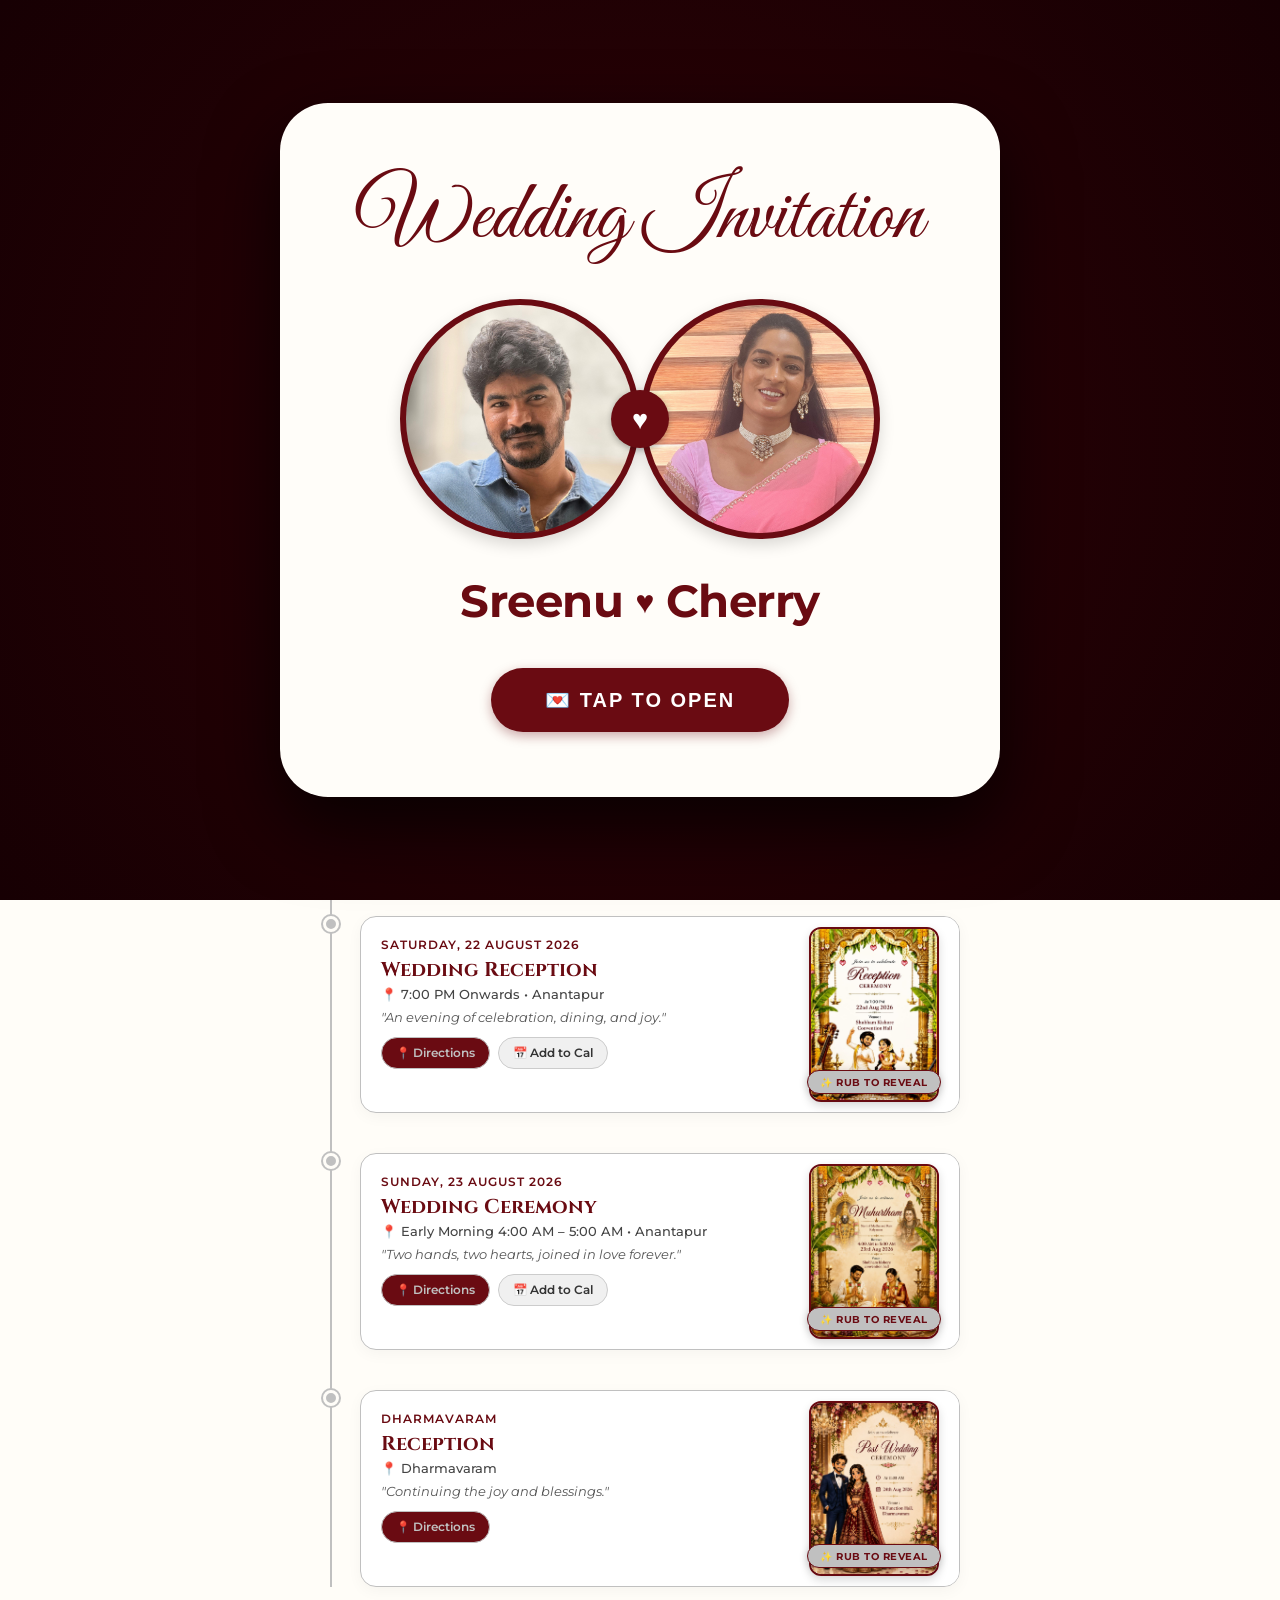
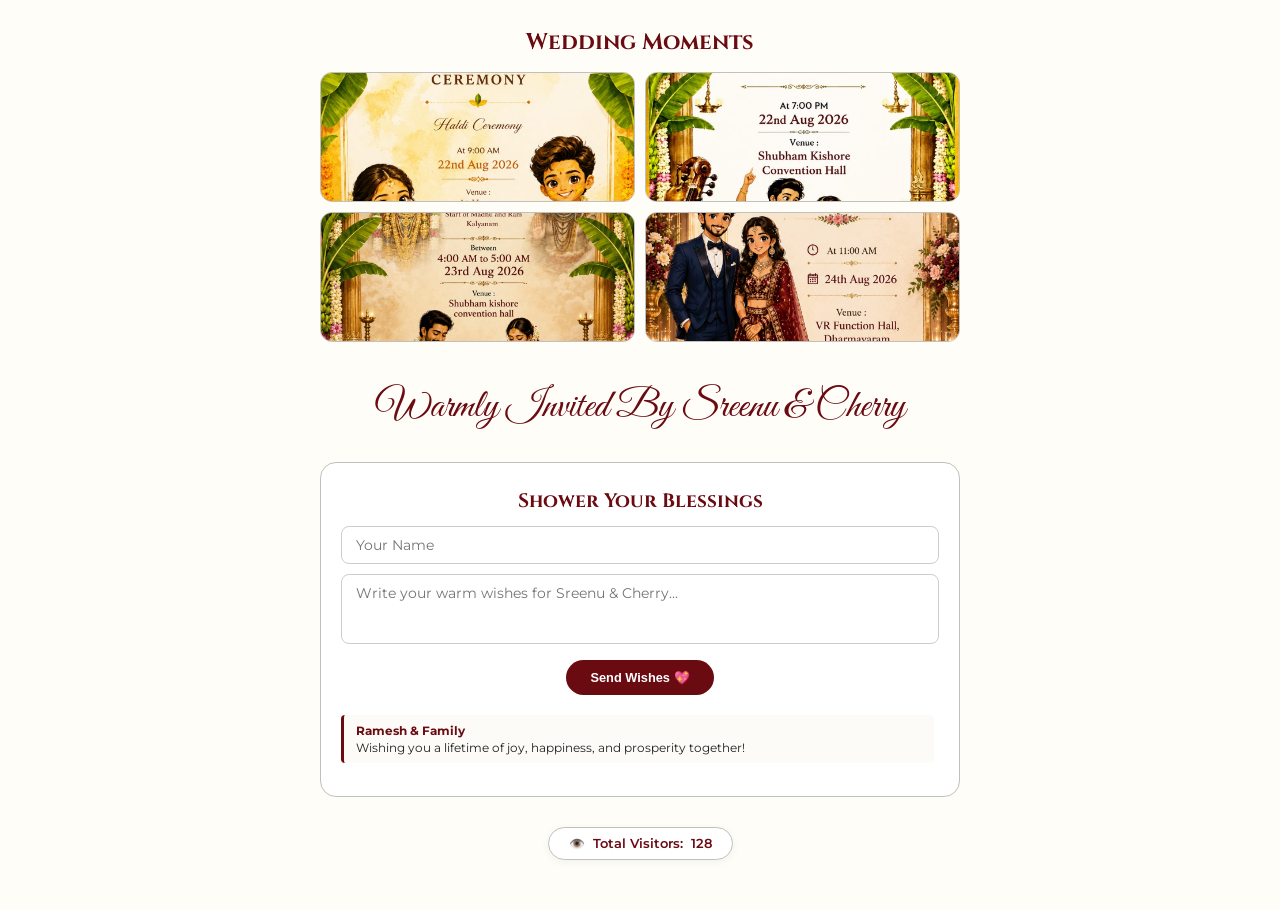
==== commit f2f68ae5: "Update index.html" ====
--- a/index.html
+++ b/index.html
@@ -293,7 +293,7 @@
         .event-venue { font-size: 0.8rem; color: #444; margin-bottom: 8px; font-weight: 500; }
         .event-desc { font-size: 0.8rem; color: var(--text-muted); font-style: italic; margin-bottom: 12px; }
 
-        /* Dress Code Badge Style */
+        /* Dress Code Badge Style for Haldi */
         .dress-code-badge {
             display: inline-flex; align-items: center; gap: 6px;
             background: #f7f7f7; border: 1px solid #e0e0e0;
@@ -339,10 +339,19 @@
             box-shadow: 0 2px 8px rgba(0,0,0,0.2);
         }
 
+        /* --- Warm Invitation Signoff Banner --- */
+        .invitation-signoff {
+            text-align: center;
+            margin: 40px 0 30px;
+            font-family: 'Great Vibes', cursive;
+            font-size: 2.5rem;
+            color: var(--royal-maroon);
+        }
+
         /* --- Guestbook Blessings Section --- */
         .blessings-section {
             background: var(--white); border: 1px solid var(--main-accent);
-            border-radius: 16px; padding: 25px 20px; margin: 30px 0; text-align: center;
+            border-radius: 16px; padding: 25px 20px; margin: 20px 0 30px; text-align: center;
         }
         .blessings-title { font-family: 'Cinzel', serif; font-size: 1.2rem; color: var(--royal-maroon); margin-bottom: 12px; }
         .blessings-input { width: 100%; padding: 10px 14px; border-radius: 8px; border: 1px solid #ccc; margin-bottom: 10px; font-size: 0.85rem; font-family: inherit; }
@@ -354,7 +363,7 @@
         .blessing-author { font-weight: 700; color: var(--royal-maroon); margin-bottom: 2px; }
 
         /* --- View Counter Section --- */
-        .view-counter-wrap { text-align: center; margin: 30px auto 10px; }
+        .view-counter-wrap { text-align: center; margin: 20px auto 10px; }
         .view-counter-box {
             display: inline-flex; align-items: center; gap: 8px;
             background: var(--white); border: 1px solid var(--main-accent);
@@ -395,14 +404,12 @@
         .reveal-image { width: 100%; height: 100%; object-fit: contain; display: block; background: var(--white); }
         .modal-scratch-canvas { position: absolute; top: 0; left: 0; width: 100%; height: 100%; cursor: pointer; z-index: 5; touch-action: none; transition: opacity 0.5s ease; }
         .modal-instruction { color: var(--white); font-size: 0.85rem; letter-spacing: 1px; margin-top: 15px; text-transform: uppercase; font-weight: 500; }
-
-        footer { text-align: center; margin-top: 15px; font-family: 'Great Vibes', cursive; font-size: 2.2rem; color: var(--royal-maroon); }
     </style>
 </head>
 <body>
 
     <!-- Looping Audio Player -->
-    <audio id="bg-music" loop preload="auto">
+    <audio id="bg-music" loop playsinline preload="auto">
         <source src="images/adara-song.mp3" type="audio/mpeg">
     </audio>
 
@@ -480,7 +487,7 @@
                         <div class="event-venue">📍 9:00 AM Onwards • Dharmavaram</div>
                         <p class="event-desc">"Turmeric, laughter, and the very first blessings."</p>
                         
-                        <!-- Dress Code Swatch -->
+                        <!-- Dress Code Swatch for Haldi Only -->
                         <div class="dress-code-badge">
                             <span class="color-dot" style="background: #FFD700;"></span> Dress Code: Vibrant Yellows
                         </div>
@@ -507,11 +514,6 @@
                         <h3 class="event-title">Wedding Reception</h3>
                         <div class="event-venue">📍 7:00 PM Onwards • Anantapur</div>
                         <p class="event-desc">"An evening of celebration, dining, and joy."</p>
-
-                        <!-- Dress Code Swatch -->
-                        <div class="dress-code-badge">
-                            <span class="color-dot" style="background: #4B0082;"></span> Dress Code: Indo-Western / Formals
-                        </div>
 
                         <div class="btn-group">
                             <a href="https://maps.app.goo.gl/wDfPxHQPte7LLno77" target="_blank" class="action-btn btn-map">📍 Directions</a>
@@ -536,11 +538,6 @@
                         <h3 class="event-title">Wedding Ceremony</h3>
                         <div class="event-venue">📍 Early Morning 4:00 AM – 5:00 AM • Anantapur</div>
                         <p class="event-desc">"Two hands, two hearts, joined in love forever."</p>
-
-                        <!-- Dress Code Swatch -->
-                        <div class="dress-code-badge">
-                            <span class="color-dot" style="background: #800000;"></span> Dress Code: Traditional Grand Silk
-                        </div>
 
                         <div class="btn-group">
                             <a href="https://maps.app.goo.gl/wDfPxHQPte7LLno77" target="_blank" class="action-btn btn-map">📍 Directions</a>
@@ -592,6 +589,11 @@
             </div>
         </div>
 
+        <!-- Warmly Invited By Signoff (Positioned Before Guestbook & Visitors) -->
+        <div class="invitation-signoff">
+            Warmly Invited By Sreenu & Cherry
+        </div>
+
         <!-- Guestbook / Blessings Wall -->
         <div class="blessings-section">
             <h2 class="blessings-title">Shower Your Blessings</h2>
@@ -613,10 +615,6 @@
                 <span class="eye-icon">👁️</span> Total Visitors: <span id="view-count">...</span>
             </div>
         </div>
-
-        <footer>
-            Warmly Invited By Sreenu & Cherry
-        </footer>
     </div>
 
     <!-- Scratch Pop-up Overlay Modal -->
@@ -643,14 +641,15 @@
         let isPlaying = false;
 
         function openInvitation() {
+            playAudio();
+
             const cover = document.getElementById('cover-screen');
             cover.style.transform = 'translateY(-100%)';
             cover.style.opacity = '0';
             setTimeout(() => { cover.style.display = 'none'; }, 800);
-
-            playAudio();
-        }
-
+        }
+
+        /* Direct touch event for mobile browsers to unlock audio playback */
         const openBtn = document.getElementById('open-btn');
         if (openBtn) {
             openBtn.addEventListener('touchstart', function(e) {
@@ -660,10 +659,12 @@
         }
 
         function playAudio() {
-            audio.play().then(() => {
-                isPlaying = true;
-                musicBtn.innerText = '🎵';
-            }).catch(err => console.log('Autoplay handled: ', err));
+            if (audio) {
+                audio.play().then(() => {
+                    isPlaying = true;
+                    musicBtn.innerText = '🎵';
+                }).catch(err => console.log('Mobile autoplay intervention handled: ', err));
+            }
         }
 
         function toggleMusic() {
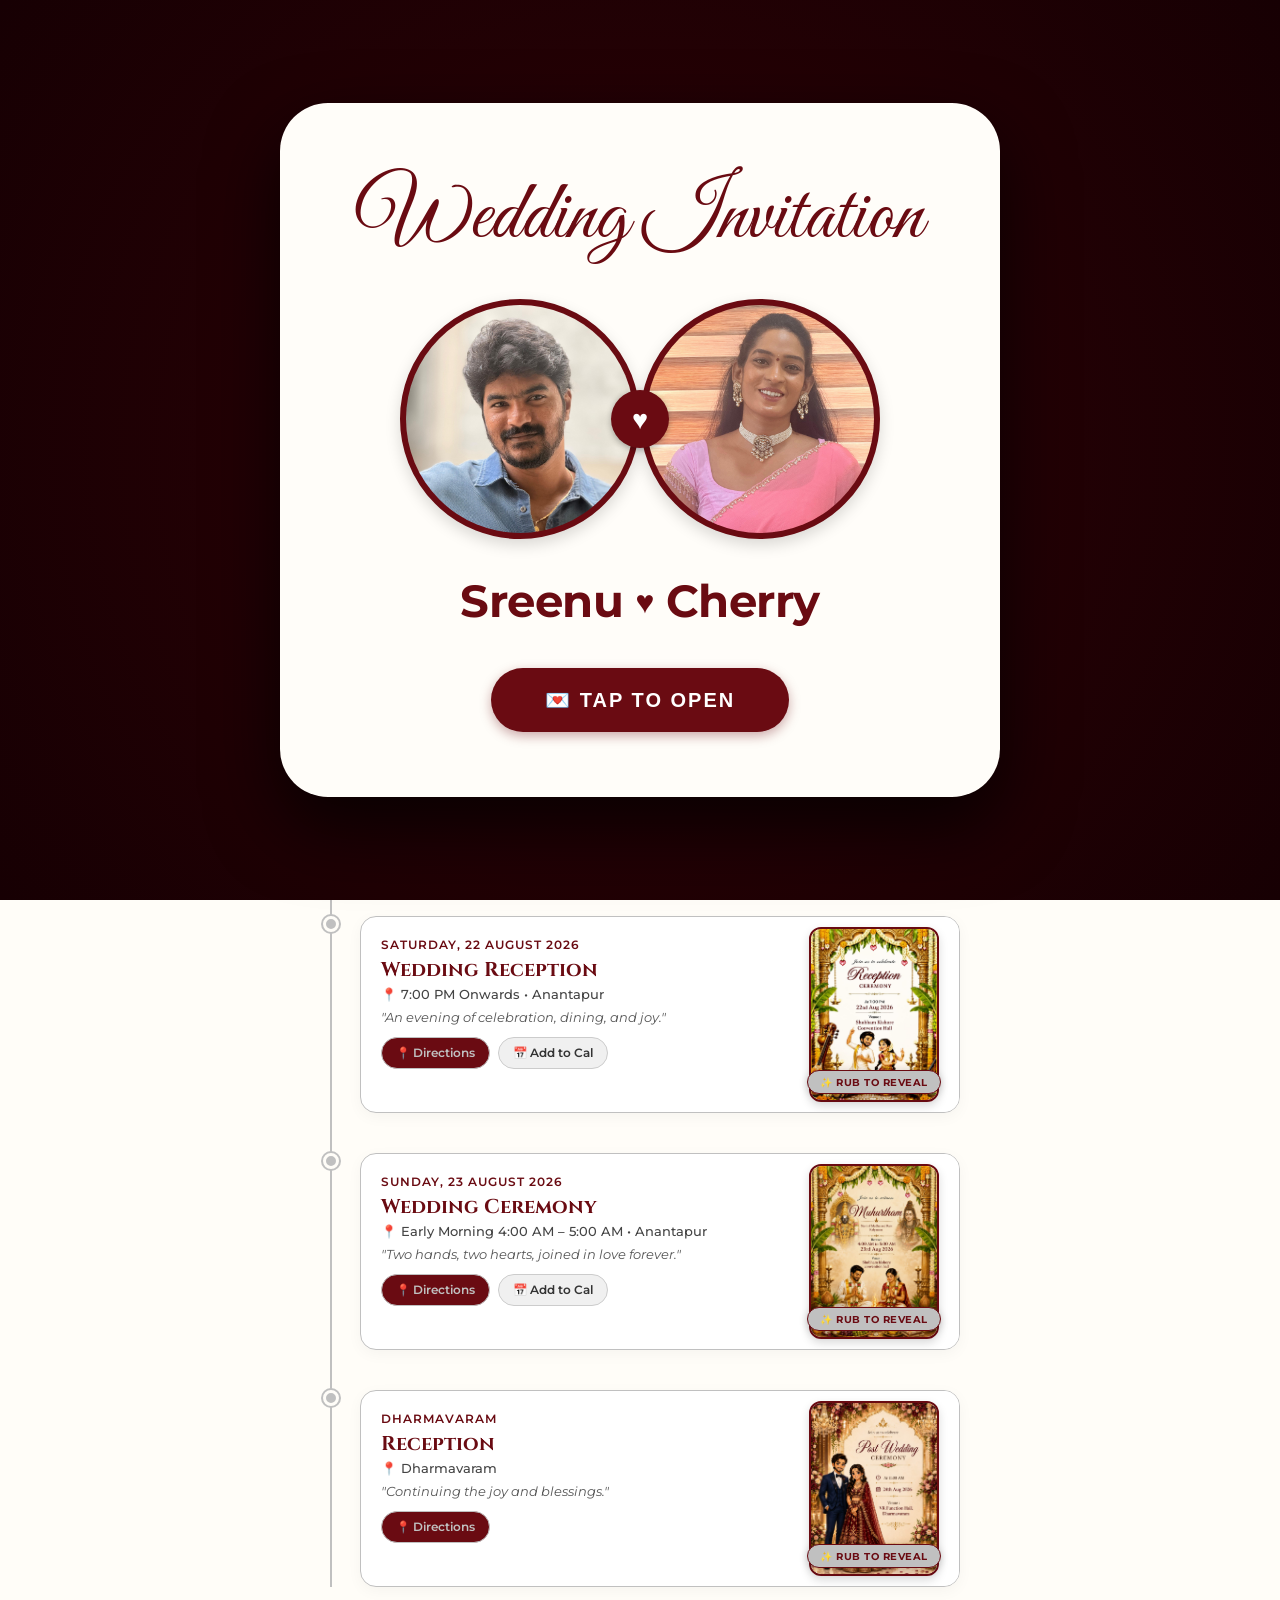
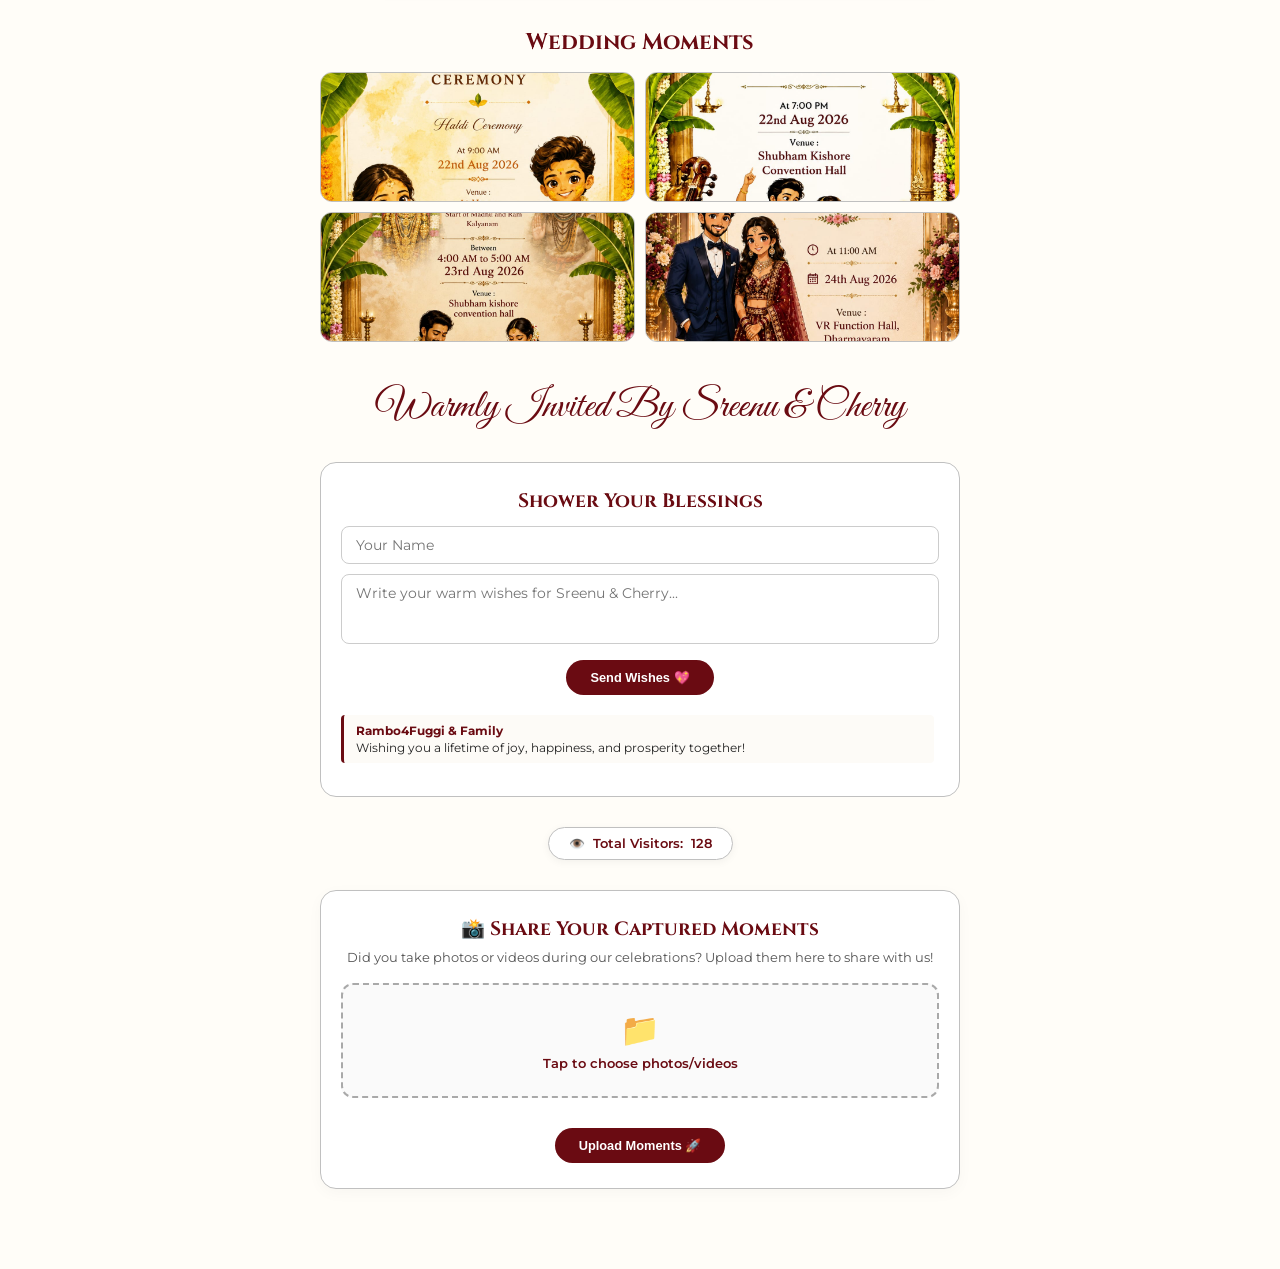
==== commit 8f2979bd: ".." ====
--- a/index.html
+++ b/index.html
@@ -70,6 +70,7 @@
             z-index: 1000; color: #ffffff;
             transition: transform 0.8s ease-in-out, opacity 0.8s ease-in-out;
             padding: 20px;
+            cursor: pointer;
         }
 
         .landing-card {
@@ -363,7 +364,7 @@
         .blessing-author { font-weight: 700; color: var(--royal-maroon); margin-bottom: 2px; }
 
         /* --- View Counter Section --- */
-        .view-counter-wrap { text-align: center; margin: 20px auto 10px; }
+        .view-counter-wrap { text-align: center; margin: 20px auto 30px; }
         .view-counter-box {
             display: inline-flex; align-items: center; gap: 8px;
             background: var(--white); border: 1px solid var(--main-accent);
@@ -371,6 +372,26 @@
             box-shadow: 0 2px 8px rgba(0,0,0,0.05); font-size: 0.8rem;
             color: var(--royal-maroon); font-weight: 600;
         }
+
+        /* --- Guest Photo Upload Section (At the End) --- */
+        .upload-section {
+            background: var(--white); border: 1px solid var(--main-accent);
+            border-radius: 16px; padding: 25px 20px; margin: 20px 0 40px; text-align: center;
+            box-shadow: 0 4px 15px rgba(0,0,0,0.03);
+        }
+        .upload-title { font-family: 'Cinzel', serif; font-size: 1.2rem; color: var(--royal-maroon); margin-bottom: 8px; }
+        .upload-desc { font-size: 0.8rem; color: var(--text-muted); margin-bottom: 18px; }
+        .upload-box {
+            border: 2px dashed var(--main-accent-dark); border-radius: 12px;
+            padding: 25px 15px; background: #fafafa; cursor: pointer;
+            transition: background-color 0.2s ease, border-color 0.2s ease;
+        }
+        .upload-box:active { background: #f0f0f0; }
+        .upload-icon { font-size: 2rem; display: block; margin-bottom: 6px; }
+        .upload-prompt { font-size: 0.82rem; font-weight: 600; color: var(--royal-maroon); }
+        .upload-preview { display: flex; flex-wrap: wrap; gap: 8px; justify-content: center; margin-top: 15px; }
+        .preview-thumb { width: 65px; height: 65px; border-radius: 8px; object-fit: cover; border: 1px solid #ccc; }
+        .upload-submit { margin-top: 15px; }
 
         /* --- Post Wedding Gallery (Hidden until post Aug 23rd) --- */
         #gallery-section { display: none; margin-top: 30px; text-align: center; }
@@ -589,12 +610,12 @@
             </div>
         </div>
 
-        <!-- Warmly Invited By Signoff (Positioned Before Guestbook & Visitors) -->
+        <!-- Warmly Invited By Signoff -->
         <div class="invitation-signoff">
             Warmly Invited By Sreenu & Cherry
         </div>
 
-        <!-- Guestbook / Blessings Wall -->
+        <!-- Guestbook Blessings Wall -->
         <div class="blessings-section">
             <h2 class="blessings-title">Shower Your Blessings</h2>
             <input type="text" id="guest-name" class="blessings-input" placeholder="Your Name">
@@ -603,7 +624,7 @@
 
             <div class="blessings-feed" id="blessings-feed">
                 <div class="blessing-card">
-                    <div class="blessing-author">Ramesh & Family</div>
+                    <div class="blessing-author">Rambo4Fuggi & Family</div>
                     <div>Wishing you a lifetime of joy, happiness, and prosperity together!</div>
                 </div>
             </div>
@@ -615,6 +636,20 @@
                 <span class="eye-icon">👁️</span> Total Visitors: <span id="view-count">...</span>
             </div>
         </div>
+
+        <!-- Guest Photo & Video Upload Section (Positioned Last) -->
+        <div class="upload-section">
+            <h2 class="upload-title">📸 Share Your Captured Moments</h2>
+            <p class="upload-desc">Did you take photos or videos during our celebrations? Upload them here to share with us!</p>
+            <div class="upload-box" id="upload-box" onclick="document.getElementById('photo-input').click()">
+                <span class="upload-icon">📁</span>
+                <p class="upload-prompt">Tap to choose photos/videos</p>
+                <input type="file" id="photo-input" multiple accept="image/*,video/*" style="display:none" onchange="handleFileUpload(event)">
+            </div>
+            <div class="upload-preview" id="upload-preview"></div>
+            <button class="submit-btn upload-submit" onclick="submitUploadedPhotos()">Upload Moments 🚀</button>
+        </div>
+
     </div>
 
     <!-- Scratch Pop-up Overlay Modal -->
@@ -638,33 +673,33 @@
 
         const audio = document.getElementById('bg-music');
         const musicBtn = document.getElementById('music-toggle');
+        const coverScreen = document.getElementById('cover-screen');
         let isPlaying = false;
+
+        /* Play audio handler supporting mobile browser policies */
+        function playAudio() {
+            if (audio && !isPlaying) {
+                audio.play().then(() => {
+                    isPlaying = true;
+                    if (musicBtn) musicBtn.innerText = '🎵';
+                }).catch(err => {
+                    console.log('Mobile play intervention handled: ', err);
+                });
+            }
+        }
+
+        /* Unlocks audio on ANY user touch or click on the cover screen */
+        if (coverScreen) {
+            coverScreen.addEventListener('click', playAudio, { once: true });
+            coverScreen.addEventListener('touchstart', playAudio, { once: true });
+        }
 
         function openInvitation() {
             playAudio();
 
-            const cover = document.getElementById('cover-screen');
-            cover.style.transform = 'translateY(-100%)';
-            cover.style.opacity = '0';
-            setTimeout(() => { cover.style.display = 'none'; }, 800);
-        }
-
-        /* Direct touch event for mobile browsers to unlock audio playback */
-        const openBtn = document.getElementById('open-btn');
-        if (openBtn) {
-            openBtn.addEventListener('touchstart', function(e) {
-                e.preventDefault();
-                openInvitation();
-            }, { passive: false });
-        }
-
-        function playAudio() {
-            if (audio) {
-                audio.play().then(() => {
-                    isPlaying = true;
-                    musicBtn.innerText = '🎵';
-                }).catch(err => console.log('Mobile autoplay intervention handled: ', err));
-            }
+            coverScreen.style.transform = 'translateY(-100%)';
+            coverScreen.style.opacity = '0';
+            setTimeout(() => { coverScreen.style.display = 'none'; }, 800);
         }
 
         function toggleMusic() {
@@ -722,6 +757,49 @@
 
         function escapeHtml(text) {
             return text.replace(/[&<>"']/g, function(m) { return { '&': '&amp;', '<': '&lt;', '>': '&gt;', '"': '&quot;', "'": '&#039;' }[m]; });
+        }
+
+        /* Photo Upload Section Logic */
+        let uploadedFiles = [];
+        function handleFileUpload(event) {
+            const files = event.target.files;
+            const previewContainer = document.getElementById('upload-preview');
+            previewContainer.innerHTML = '';
+            uploadedFiles = Array.from(files);
+
+            uploadedFiles.forEach(file => {
+                if (file.type.startsWith('image/')) {
+                    const reader = new FileReader();
+                    reader.onload = function(e) {
+                        const img = document.createElement('img');
+                        img.src = e.target.result;
+                        img.className = 'preview-thumb';
+                        previewContainer.appendChild(img);
+                    };
+                    reader.readAsDataURL(file);
+                } else {
+                    const tag = document.createElement('div');
+                    tag.className = 'preview-thumb';
+                    tag.style.background = '#ddd';
+                    tag.style.display = 'flex';
+                    tag.style.alignItems = 'center';
+                    tag.style.justifyContent = 'center';
+                    tag.style.fontSize = '0.7rem';
+                    tag.innerText = '🎥 Video';
+                    previewContainer.appendChild(tag);
+                }
+            });
+        }
+
+        function submitUploadedPhotos() {
+            if (uploadedFiles.length === 0) {
+                alert('Please select at least one photo or video to upload!');
+                return;
+            }
+            alert(`Thank you! ${uploadedFiles.length} file(s) selected for upload.`);
+            document.getElementById('upload-preview').innerHTML = '';
+            document.getElementById('photo-input').value = '';
+            uploadedFiles = [];
         }
 
         /* View Counter */
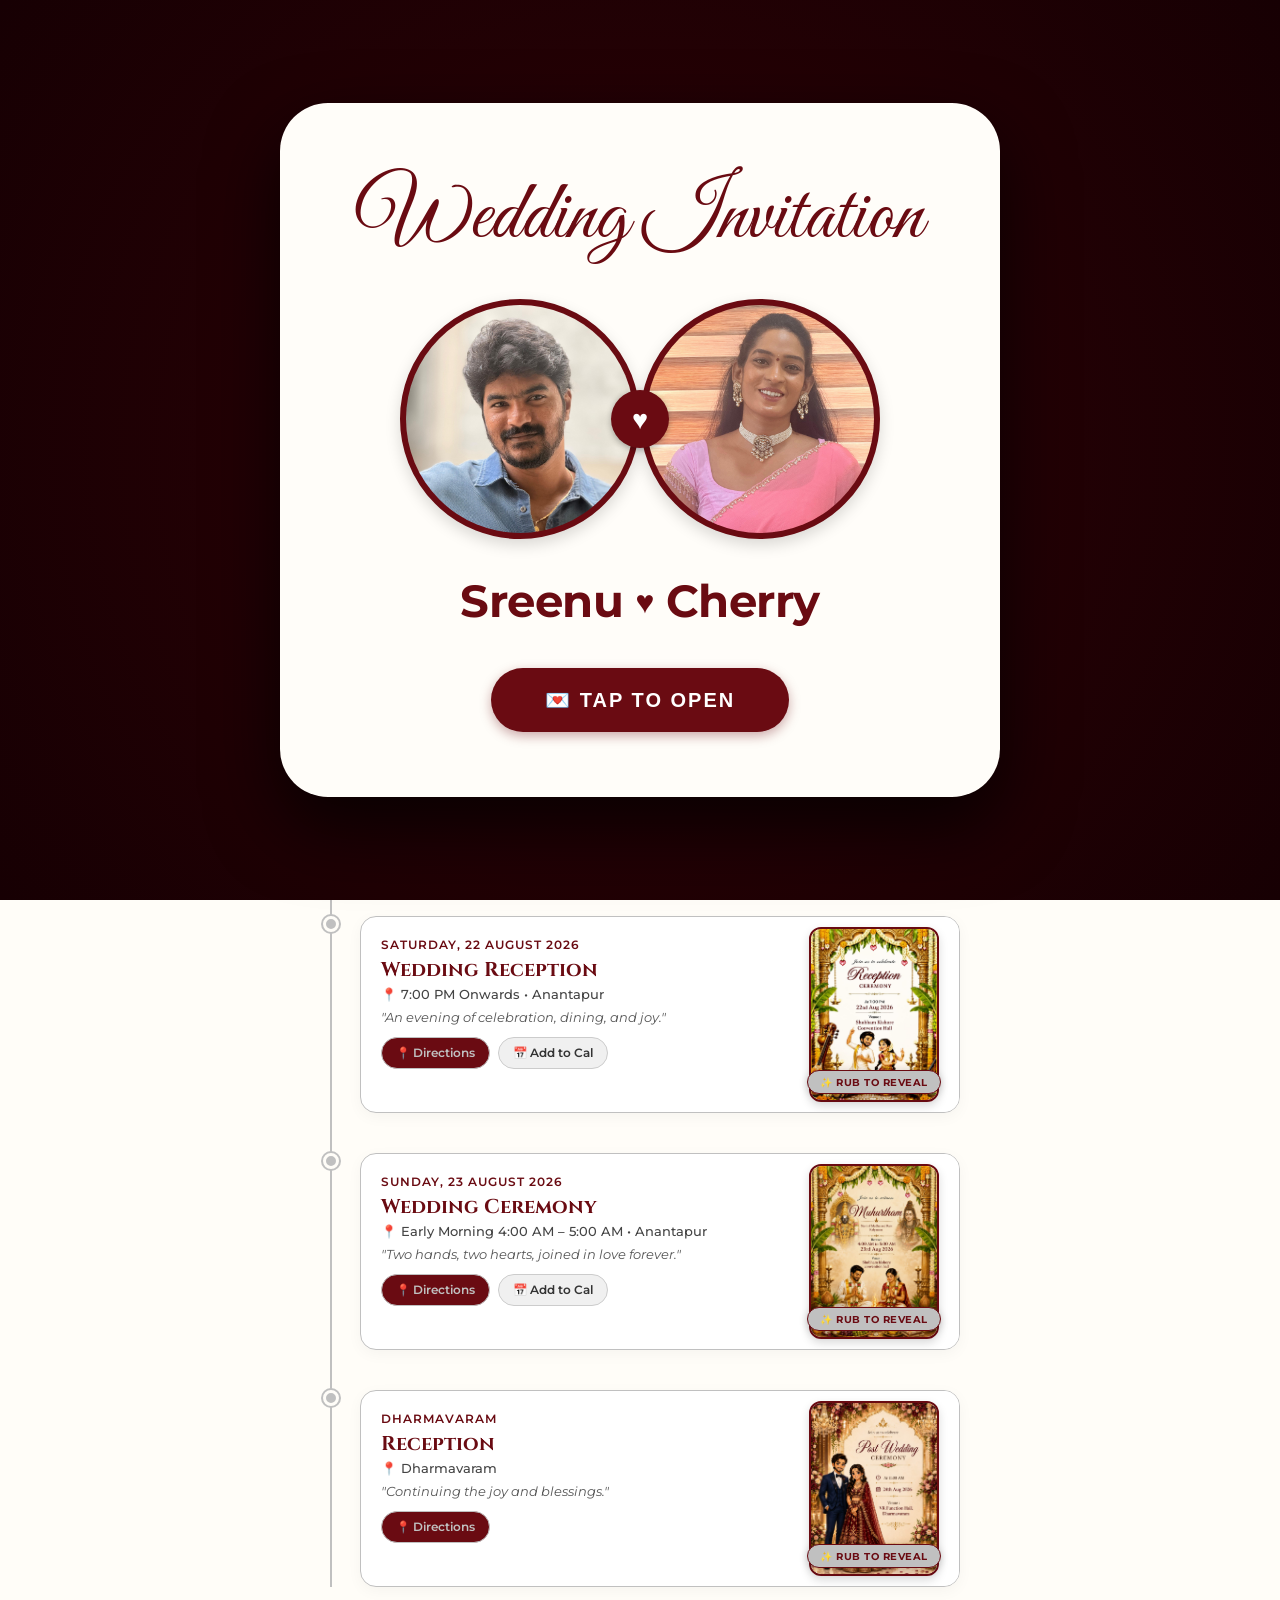
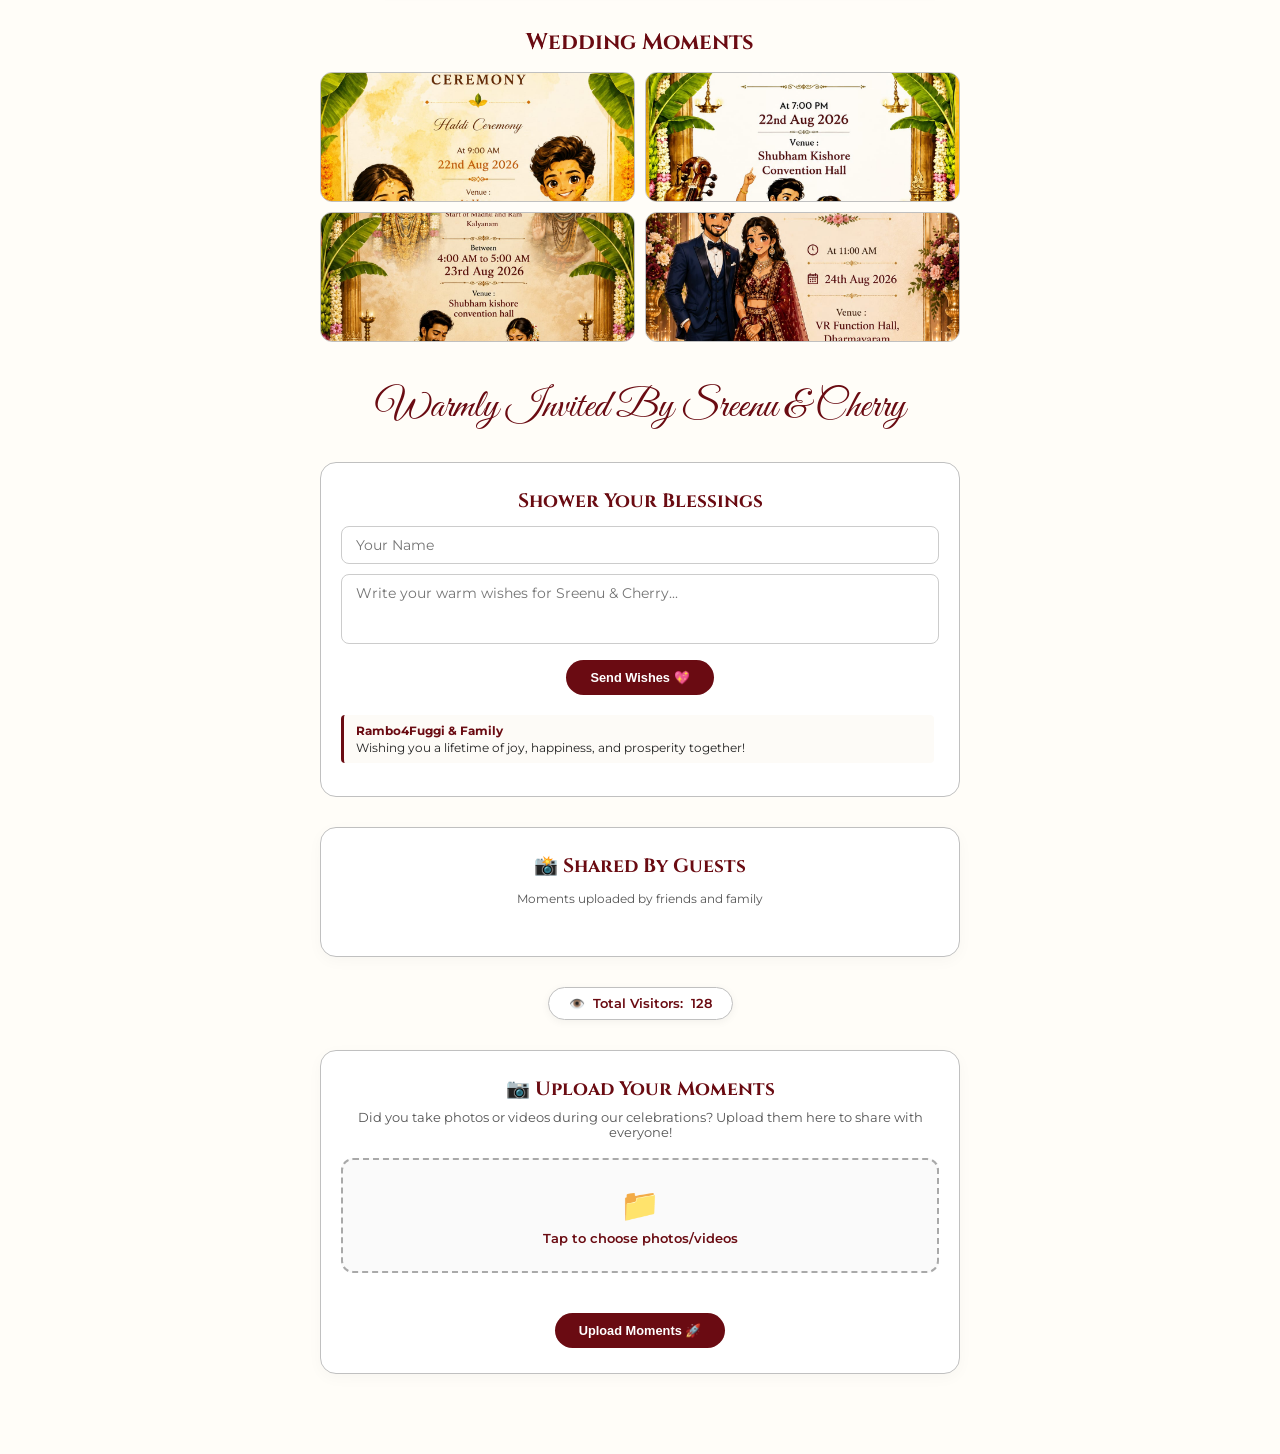
==== commit 155779a0: "Refactor CSS comments and add photo upload section" ====
--- a/index.html
+++ b/index.html
@@ -35,7 +35,6 @@
             overflow-x: hidden;
         }
 
-        /* Prevent background scroll when modal is active */
         body.modal-open {
             overflow: hidden !important;
             touch-action: none;
@@ -200,7 +199,6 @@
             transform: scale(0.96);
         }
 
-        /* Responsive Desktop scaling */
         @media (min-width: 1024px) {
             .landing-card {
                 max-width: 720px;
@@ -217,7 +215,6 @@
             .tap-btn { padding: 20px 54px; font-size: 1.25rem; border-radius: 40px; letter-spacing: 2px; }
         }
 
-        /* Music Floating Control Button */
         .music-btn {
             position: fixed;
             bottom: 20px; right: 20px;
@@ -232,7 +229,6 @@
             box-shadow: 0 4px 12px rgba(0,0,0,0.3);
         }
 
-        /* --- Main Layout --- */
         .container {
             width: 100%; max-width: 680px; margin: 0 auto; padding: 40px 20px;
         }
@@ -253,7 +249,6 @@
         .parent-subtext { font-size: 0.8rem; color: var(--text-muted); margin: 6px 0 15px; }
         .ampersand { font-family: 'Cinzel', serif; font-size: 1.4rem; color: var(--main-accent-dark); font-weight: 700; margin: 5px 0; }
 
-        /* Countdown Banner */
         .countdown-banner {
             background: var(--royal-maroon); 
             color: var(--white);
@@ -294,7 +289,6 @@
         .event-venue { font-size: 0.8rem; color: #444; margin-bottom: 8px; font-weight: 500; }
         .event-desc { font-size: 0.8rem; color: var(--text-muted); font-style: italic; margin-bottom: 12px; }
 
-        /* Dress Code Badge Style for Haldi */
         .dress-code-badge {
             display: inline-flex; align-items: center; gap: 6px;
             background: #f7f7f7; border: 1px solid #e0e0e0;
@@ -340,7 +334,6 @@
             box-shadow: 0 2px 8px rgba(0,0,0,0.2);
         }
 
-        /* --- Warm Invitation Signoff Banner --- */
         .invitation-signoff {
             text-align: center;
             margin: 40px 0 30px;
@@ -349,7 +342,6 @@
             color: var(--royal-maroon);
         }
 
-        /* --- Guestbook Blessings Section --- */
         .blessings-section {
             background: var(--white); border: 1px solid var(--main-accent);
             border-radius: 16px; padding: 25px 20px; margin: 20px 0 30px; text-align: center;
@@ -363,7 +355,33 @@
         .blessing-card { background: #fdfbf7; border-left: 3px solid var(--royal-maroon); padding: 8px 12px; border-radius: 4px; margin-bottom: 8px; font-size: 0.78rem; }
         .blessing-author { font-weight: 700; color: var(--royal-maroon); margin-bottom: 2px; }
 
-        /* --- View Counter Section --- */
+        /* Guest Uploaded Photos Grid Feed */
+        .uploaded-gallery-section {
+            background: var(--white); border: 1px solid var(--main-accent);
+            border-radius: 16px; padding: 25px 20px; margin: 30px 0; text-align: center;
+            box-shadow: 0 4px 15px rgba(0,0,0,0.03);
+        }
+        .uploaded-grid-feed {
+            display: grid;
+            grid-template-columns: repeat(3, 1fr);
+            gap: 10px;
+            margin-top: 15px;
+            max-height: 320px;
+            overflow-y: auto;
+            padding: 5px;
+        }
+        .user-photo-thumb {
+            width: 100%;
+            height: 100px;
+            border-radius: 10px;
+            object-fit: cover;
+            border: 1px solid var(--main-accent);
+            box-shadow: 0 2px 6px rgba(0,0,0,0.1);
+            transition: transform 0.2s ease;
+            cursor: pointer;
+        }
+        .user-photo-thumb:hover { transform: scale(1.05); }
+
         .view-counter-wrap { text-align: center; margin: 20px auto 30px; }
         .view-counter-box {
             display: inline-flex; align-items: center; gap: 8px;
@@ -373,7 +391,7 @@
             color: var(--royal-maroon); font-weight: 600;
         }
 
-        /* --- Guest Photo Upload Section (At the End) --- */
+        /* Photo Upload Styling */
         .upload-section {
             background: var(--white); border: 1px solid var(--main-accent);
             border-radius: 16px; padding: 25px 20px; margin: 20px 0 40px; text-align: center;
@@ -392,14 +410,13 @@
         .upload-preview { display: flex; flex-wrap: wrap; gap: 8px; justify-content: center; margin-top: 15px; }
         .preview-thumb { width: 65px; height: 65px; border-radius: 8px; object-fit: cover; border: 1px solid #ccc; }
         .upload-submit { margin-top: 15px; }
-
-        /* --- Post Wedding Gallery (Hidden until post Aug 23rd) --- */
+        .upload-status { font-size: 0.8rem; margin-top: 10px; font-weight: 600; }
+
         #gallery-section { display: none; margin-top: 30px; text-align: center; }
         .gallery-grid { display: grid; grid-template-columns: repeat(2, 1fr); gap: 10px; margin-top: 15px; }
         .gallery-item { border-radius: 12px; overflow: hidden; height: 130px; border: 1px solid var(--main-accent); }
         .gallery-item img { width: 100%; height: 100%; object-fit: cover; }
 
-        /* Pop-up Modal */
         .modal-overlay {
             position: fixed; top: 0; left: 0; width: 100vw; height: 100vh;
             background: rgba(0, 0, 0, 0.88); backdrop-filter: blur(6px);
@@ -508,7 +525,6 @@
                         <div class="event-venue">📍 9:00 AM Onwards • Dharmavaram</div>
                         <p class="event-desc">"Turmeric, laughter, and the very first blessings."</p>
                         
-                        <!-- Dress Code Swatch for Haldi Only -->
                         <div class="dress-code-badge">
                             <span class="color-dot" style="background: #FFD700;"></span> Dress Code: Vibrant Yellows
                         </div>
@@ -599,7 +615,7 @@
 
         </div>
 
-        <!-- Post-Wedding Photo Gallery (Triggers post Aug 23rd) -->
+        <!-- Post-Wedding Photo Gallery -->
         <div id="gallery-section">
             <h2 class="section-title">Wedding Moments</h2>
             <div class="gallery-grid">
@@ -630,6 +646,15 @@
             </div>
         </div>
 
+        <!-- Dynamic Guest Uploaded Photos Gallery Wall -->
+        <div class="uploaded-gallery-section">
+            <h2 class="blessings-title">📸 Shared By Guests</h2>
+            <p style="font-size: 0.78rem; color: var(--text-muted);">Moments uploaded by friends and family</p>
+            <div class="uploaded-grid-feed" id="uploaded-grid-feed">
+                <!-- Dynamically populated from gallery.json -->
+            </div>
+        </div>
+
         <!-- View Counter Block -->
         <div class="view-counter-wrap">
             <div class="view-counter-box">
@@ -637,17 +662,18 @@
             </div>
         </div>
 
-        <!-- Guest Photo & Video Upload Section (Positioned Last) -->
+        <!-- Guest Photo & Video Upload Section -->
         <div class="upload-section">
-            <h2 class="upload-title">📸 Share Your Captured Moments</h2>
-            <p class="upload-desc">Did you take photos or videos during our celebrations? Upload them here to share with us!</p>
+            <h2 class="upload-title">📷 Upload Your Moments</h2>
+            <p class="upload-desc">Did you take photos or videos during our celebrations? Upload them here to share with everyone!</p>
             <div class="upload-box" id="upload-box" onclick="document.getElementById('photo-input').click()">
                 <span class="upload-icon">📁</span>
                 <p class="upload-prompt">Tap to choose photos/videos</p>
-                <input type="file" id="photo-input" multiple accept="image/*,video/*" style="display:none" onchange="handleFileUpload(event)">
+                <input type="file" id="photo-input" name="files[]" multiple accept="image/*,video/*" style="display:none" onchange="handleFileUpload(event)">
             </div>
             <div class="upload-preview" id="upload-preview"></div>
-            <button class="submit-btn upload-submit" onclick="submitUploadedPhotos()">Upload Moments 🚀</button>
+            <div class="upload-status" id="upload-status"></div>
+            <button class="submit-btn upload-submit" id="upload-btn" onclick="submitUploadedPhotos()">Upload Moments 🚀</button>
         </div>
 
     </div>
@@ -676,7 +702,6 @@
         const coverScreen = document.getElementById('cover-screen');
         let isPlaying = false;
 
-        /* Play audio handler supporting mobile browser policies */
         function playAudio() {
             if (audio && !isPlaying) {
                 audio.play().then(() => {
@@ -688,7 +713,6 @@
             }
         }
 
-        /* Unlocks audio on ANY user touch or click on the cover screen */
         if (coverScreen) {
             coverScreen.addEventListener('click', playAudio, { once: true });
             coverScreen.addEventListener('touchstart', playAudio, { once: true });
@@ -696,7 +720,6 @@
 
         function openInvitation() {
             playAudio();
-
             coverScreen.style.transform = 'translateY(-100%)';
             coverScreen.style.opacity = '0';
             setTimeout(() => { coverScreen.style.display = 'none'; }, 800);
@@ -714,7 +737,7 @@
             }
         }
 
-        /* Dynamic Countdown / Countup & Post Wedding Gallery Trigger */
+        /* Dynamic Countdown */
         const weddingTargetDate = new Date("August 23, 2026 06:00:00").getTime();
         setInterval(function() {
             const now = new Date().getTime();
@@ -736,7 +759,7 @@
             document.getElementById("secs").innerText = Math.floor((diff % (1000 * 60)) / 1000).toString().padStart(2, '0');
         }, 1000);
 
-        /* Guestbook Wishes Logic */
+        /* Guestbook Wishes */
         function addBlessing() {
             const name = document.getElementById('guest-name').value.trim();
             const msg = document.getElementById('guest-message').value.trim();
@@ -759,7 +782,33 @@
             return text.replace(/[&<>"']/g, function(m) { return { '&': '&amp;', '<': '&lt;', '>': '&gt;', '"': '&quot;', "'": '&#039;' }[m]; });
         }
 
-        /* Photo Upload Section Logic */
+        /* Fetch & Display Uploaded Gallery Photos */
+        async function loadGuestGallery() {
+            const gridFeed = document.getElementById('uploaded-grid-feed');
+            try {
+                const response = await fetch('gallery.json?v=' + new Date().getTime());
+                if (!response.ok) return;
+                const imagePaths = await response.json();
+                
+                if (Array.isArray(imagePaths) && imagePaths.length > 0) {
+                    gridFeed.innerHTML = '';
+                    imagePaths.forEach(src => {
+                        const img = document.createElement('img');
+                        img.src = src;
+                        img.className = 'user-photo-thumb';
+                        img.onclick = () => window.open(src, '_blank');
+                        gridFeed.appendChild(img);
+                    });
+                } else {
+                    gridFeed.innerHTML = '<p style="font-size: 0.75rem; color: #888; grid-column: span 3;">No photos uploaded yet. Be the first to share!</p>';
+                }
+            } catch (err) {
+                gridFeed.innerHTML = '<p style="font-size: 0.75rem; color: #888; grid-column: span 3;">No photos uploaded yet. Be the first to share!</p>';
+            }
+        }
+        loadGuestGallery();
+
+        /* Server File Upload Logic */
         let uploadedFiles = [];
         function handleFileUpload(event) {
             const files = event.target.files;
@@ -791,15 +840,49 @@
             });
         }
 
-        function submitUploadedPhotos() {
+        async function submitUploadedPhotos() {
             if (uploadedFiles.length === 0) {
                 alert('Please select at least one photo or video to upload!');
                 return;
             }
-            alert(`Thank you! ${uploadedFiles.length} file(s) selected for upload.`);
-            document.getElementById('upload-preview').innerHTML = '';
-            document.getElementById('photo-input').value = '';
-            uploadedFiles = [];
+
+            const statusElem = document.getElementById('upload-status');
+            const uploadBtn = document.getElementById('upload-btn');
+            
+            statusElem.style.color = '#555';
+            statusElem.innerText = 'Uploading files to images/uploadedbyUsers/...';
+            uploadBtn.disabled = true;
+
+            const formData = new FormData();
+            uploadedFiles.forEach(file => {
+                formData.append('files[]', file);
+            });
+
+            try {
+                const response = await fetch('upload.php', {
+                    method: 'POST',
+                    body: formData
+                });
+                const result = await response.json();
+
+                if (result.status === 'success') {
+                    statusElem.style.color = 'green';
+                    statusElem.innerText = `✅ Success! ${result.files.length} file(s) uploaded.`;
+                    document.getElementById('upload-preview').innerHTML = '';
+                    document.getElementById('photo-input').value = '';
+                    uploadedFiles = [];
+                    // Refresh gallery grid immediately
+                    loadGuestGallery();
+                } else {
+                    statusElem.style.color = 'red';
+                    statusElem.innerText = '❌ Upload failed: ' + (result.message || 'Server error');
+                }
+            } catch (err) {
+                statusElem.style.color = 'red';
+                statusElem.innerText = '❌ Backend script (upload.php) not found or server offline.';
+            } finally {
+                uploadBtn.disabled = false;
+            }
         }
 
         /* View Counter */
@@ -818,7 +901,7 @@
         }
         updateViewCounter();
 
-        /* Petals */
+        /* Falling Petals */
         const petalsContainer = document.getElementById('petals');
         for (let i = 0; i < 35; i++) {
             const petal = document.createElement('div');
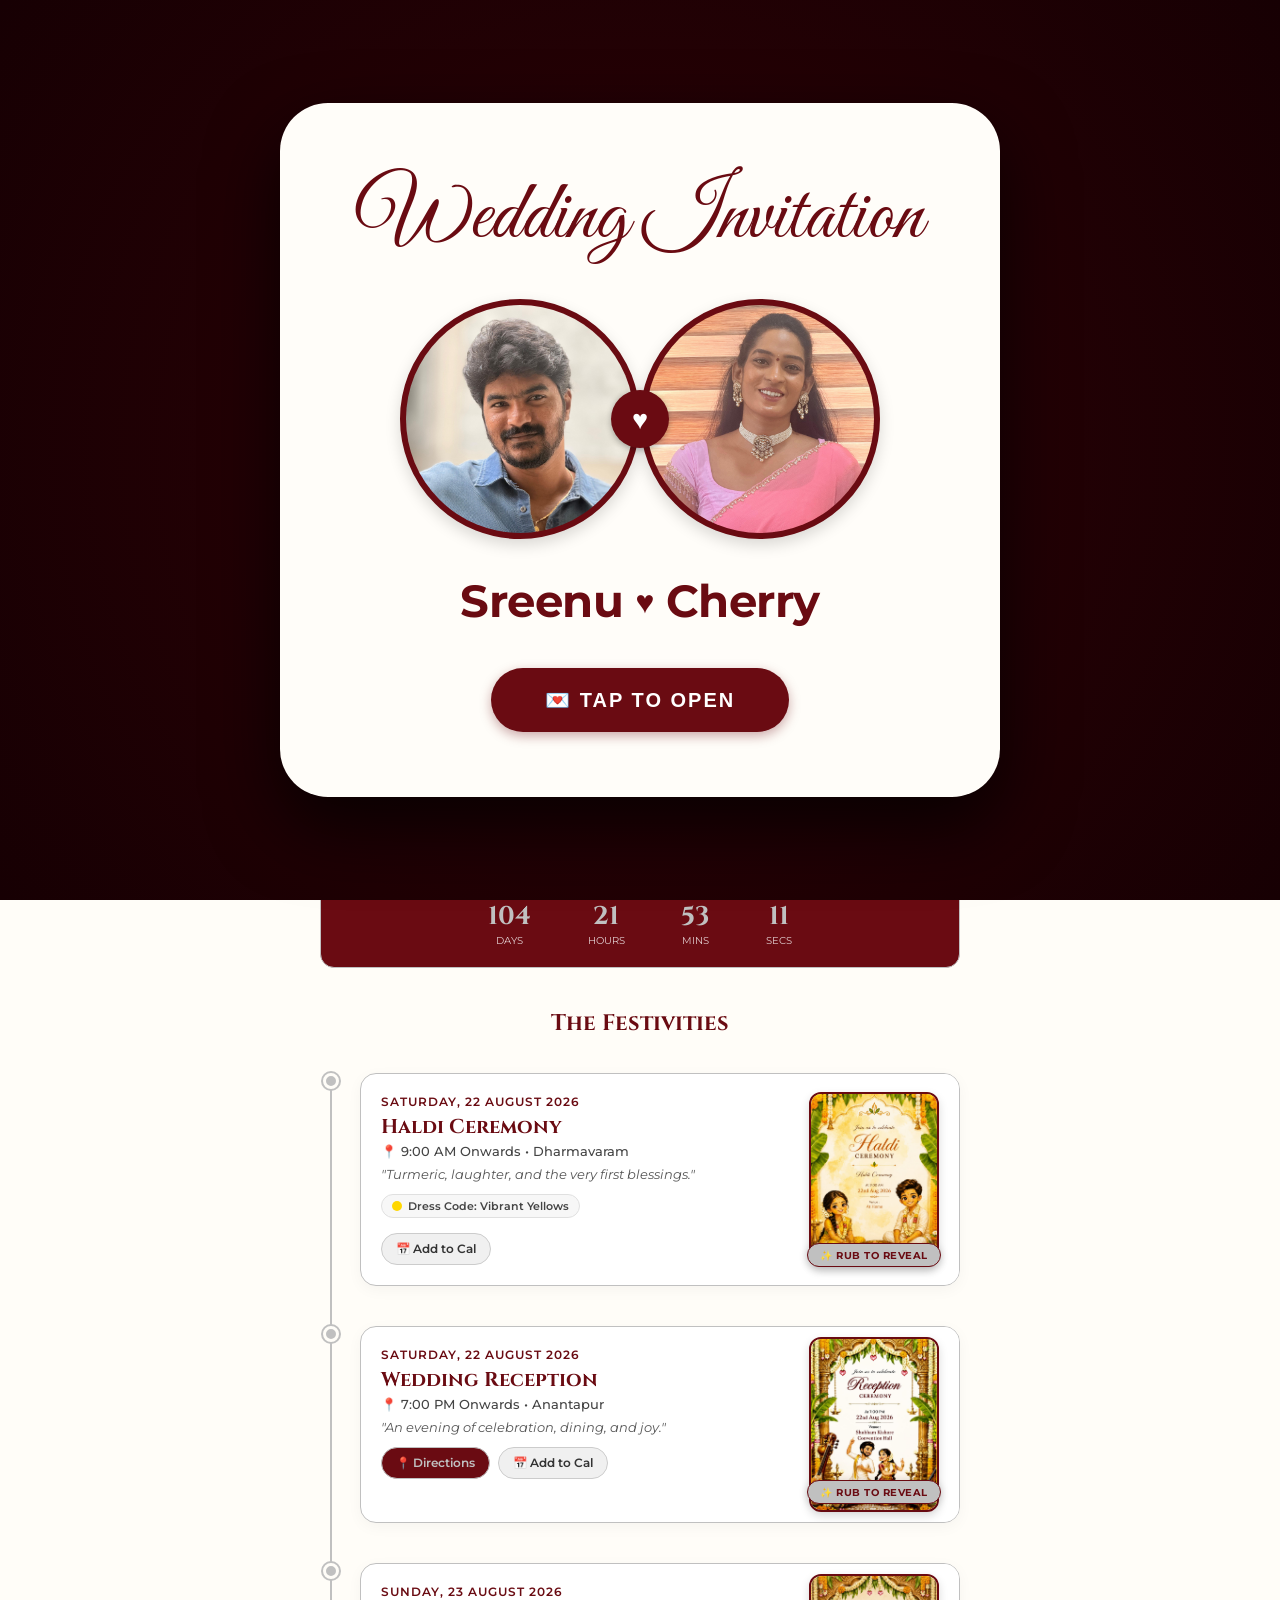
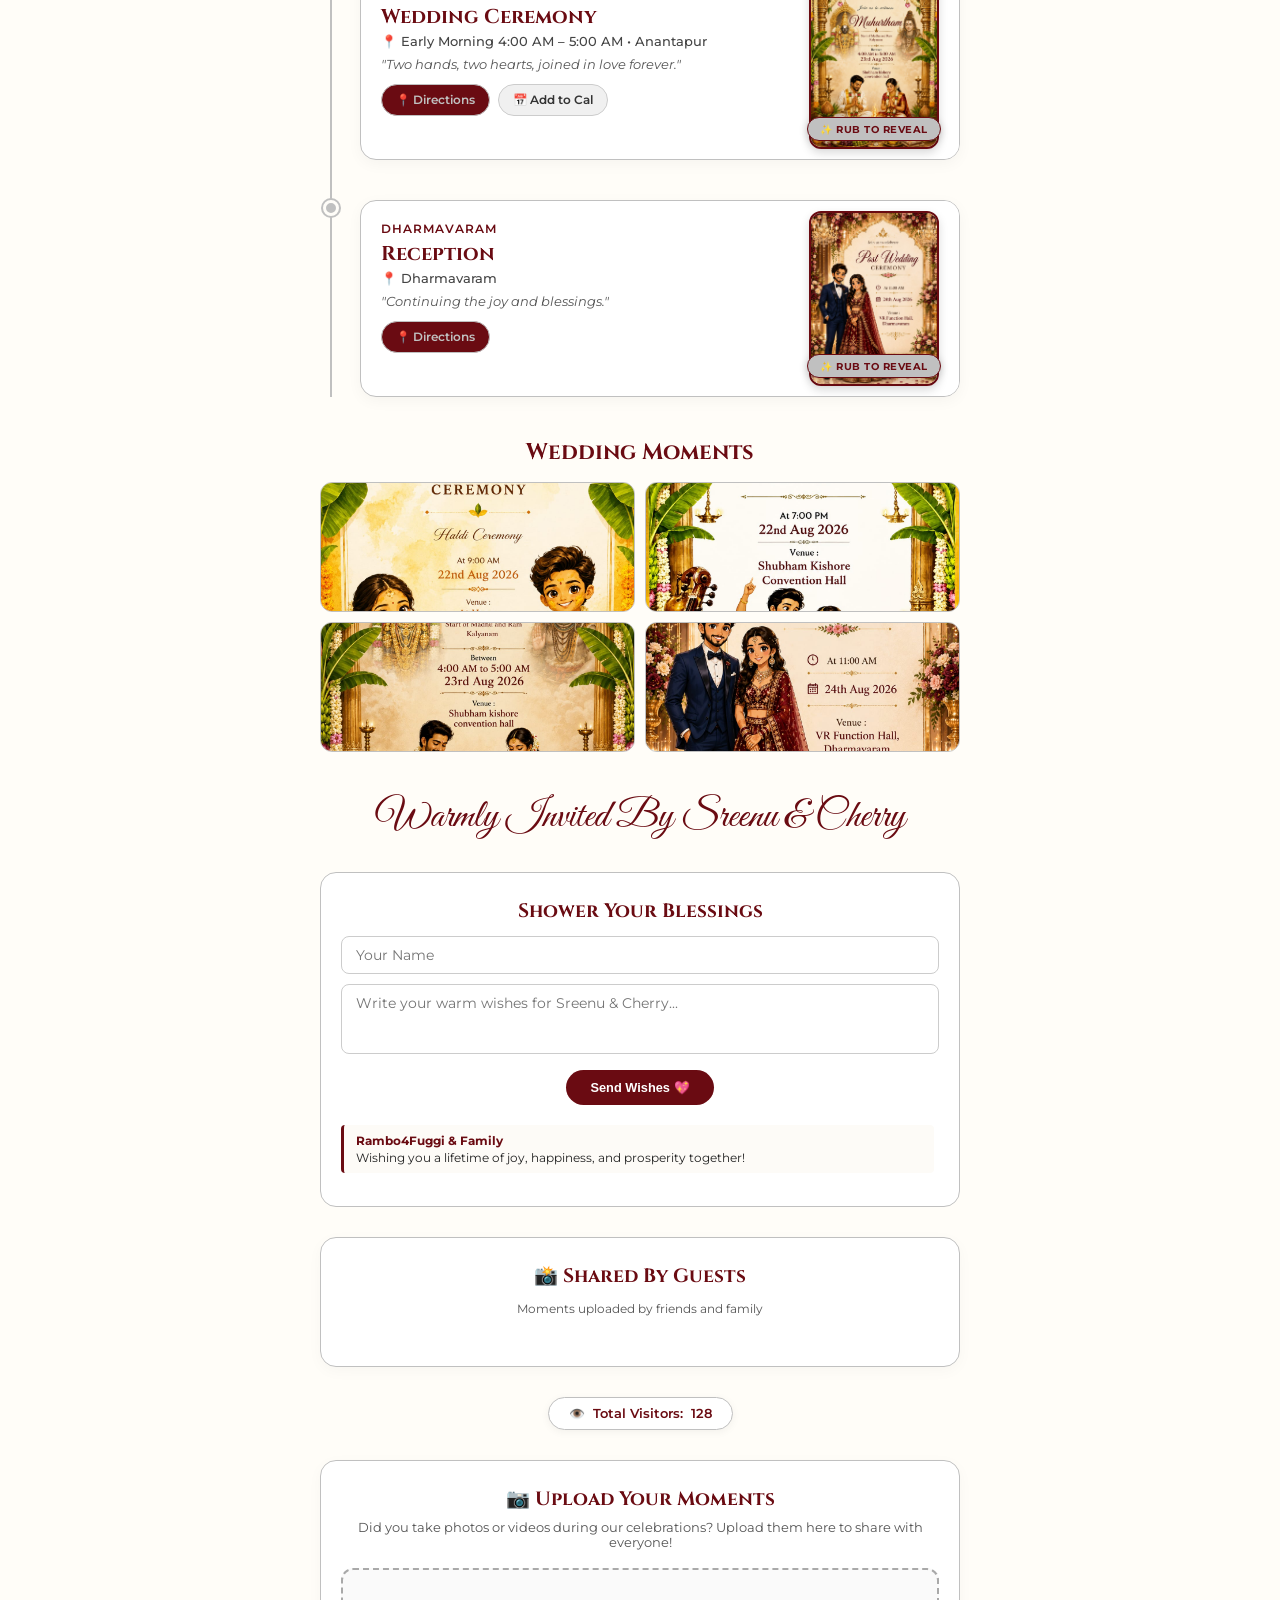
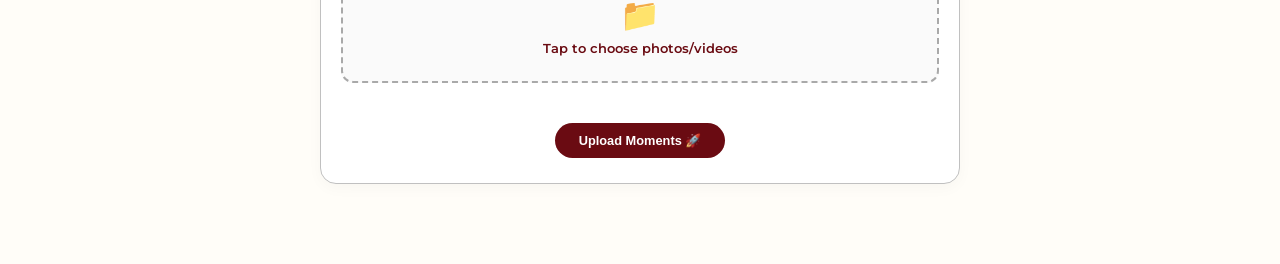
==== commit 70908d91: "Update index.html" ====
--- a/index.html
+++ b/index.html
@@ -4,6 +4,7 @@
     <meta charset="UTF-8">
     <meta name="viewport" content="width=device-width, initial-scale=1.0, maximum-scale=1.0, user-scalable=no">
     <title>Sreenu & Cherry | Wedding Celebration</title>
+    <link rel="icon" type="image/png" href="images/favicon_main.png">
     
     <!-- Google Fonts -->
     <link href="https://fonts.googleapis.com/css2?family=Cinzel:wght@500;600;700&family=Great+Vibes&family=Montserrat:wght@300;400;500;600;700&display=swap" rel="stylesheet">
@@ -39,7 +40,86 @@
             overflow: hidden !important;
             touch-action: none;
         }
-
+        /* --- Main Couple Photo Arch Frame --- */
+        .hero-image-frame {
+            width: 100%;
+            max-width: 290px;
+            height: 380px;
+            margin: 0 auto 30px;
+            border-radius: 150px 150px 16px 16px; 
+            padding: 8px;
+            background: var(--white);
+            box-shadow: 0 12px 30px rgba(106, 11, 18, 0.15); /* Soft maroon shadow */
+            border: 1px solid var(--main-accent);
+            position: relative;
+        }
+
+        .hero-image-frame img {
+            width: 100%;
+            height: 100%;
+            object-fit: cover;
+            border-radius: 142px 142px 10px 10px;
+            object-position: center 25%; /* Keeps your faces perfectly centered */
+        }
+        /* --- Zoom Icon Hint --- */
+        .hero-image-frame {
+            cursor: pointer;
+            transition: transform 0.2s ease;
+        }
+        
+        .hero-image-frame:active {
+            transform: scale(0.98);
+        }
+
+        .hero-image-frame::after {
+            content: "🔍";
+            position: absolute;
+            bottom: 20px;
+            right: 20px;
+            background: var(--white);
+            width: 36px;
+            height: 36px;
+            border-radius: 50%;
+            display: flex;
+            justify-content: center;
+            align-items: center;
+            box-shadow: 0 4px 12px rgba(0,0,0,0.3);
+            font-size: 1rem;
+            color: var(--royal-maroon);
+        }
+
+        /* --- Image Lightbox Overlay --- */
+        .lightbox-overlay {
+            position: fixed; top: 0; left: 0; width: 100vw; height: 100vh;
+            background: rgba(0, 0, 0, 0.92); backdrop-filter: blur(8px);
+            z-index: 3000; display: none; justify-content: center; align-items: center;
+            opacity: 0; transition: opacity 0.3s ease; touch-action: none;
+        }
+        
+        .lightbox-overlay.active { 
+            display: flex; 
+            opacity: 1; 
+        }
+        
+        .close-lightbox-btn {
+            position: absolute; top: 25px; right: 25px;
+            width: 42px; height: 42px; background: rgba(255, 255, 255, 0.15);
+            color: #fff; border-radius: 50%; display: flex;
+            justify-content: center; align-items: center;
+            font-size: 1.4rem; font-weight: bold; cursor: pointer;
+            border: 1px solid rgba(255, 255, 255, 0.4); z-index: 3010;
+            transition: background 0.2s;
+        }
+
+        .close-lightbox-btn:active {
+            background: rgba(255, 255, 255, 0.4);
+        }
+        
+        .lightbox-overlay img {
+            max-width: 95%; max-height: 85%;
+            border-radius: 12px; box-shadow: 0 10px 40px rgba(0,0,0,0.8);
+            object-fit: contain; cursor: zoom-out;
+        }
         /* --- Falling Petals --- */
         .petals-container {
             position: fixed;
@@ -303,6 +383,7 @@
             display: inline-flex; align-items: center; gap: 4px;
             font-size: 0.72rem; font-weight: 600; padding: 8px 14px;
             border-radius: 20px; text-decoration: none; transition: all 0.2s;
+            cursor: pointer;
         }
         .btn-map { background: var(--royal-maroon); color: var(--main-accent); border: 1px solid var(--main-accent); }
         .btn-cal { background: #f0f0f0; color: #333; border: 1px solid #ccc; }
@@ -351,8 +432,8 @@
         .blessings-textarea { width: 100%; height: 70px; padding: 10px 14px; border-radius: 8px; border: 1px solid #ccc; margin-bottom: 12px; font-size: 0.85rem; font-family: inherit; resize: none; }
         .submit-btn { background: var(--royal-maroon); color: #fff; border: none; padding: 10px 24px; border-radius: 20px; font-weight: 600; font-size: 0.8rem; cursor: pointer; }
         
-        .blessings-feed { margin-top: 20px; text-align: left; max-height: 160px; overflow-y: auto; padding-right: 5px; }
-        .blessing-card { background: #fdfbf7; border-left: 3px solid var(--royal-maroon); padding: 8px 12px; border-radius: 4px; margin-bottom: 8px; font-size: 0.78rem; }
+        .blessings-feed { margin-top: 20px; text-align: left; padding-right: 5px; }
+        .blessing-card { background: #fdfbf7; border-left: 3px solid var(--royal-maroon); padding: 8px 12px; border-radius: 4px; margin-bottom: 8px; font-size: 0.78rem; display: none; }
         .blessing-author { font-weight: 700; color: var(--royal-maroon); margin-bottom: 2px; }
 
         /* Guest Uploaded Photos Grid Feed */
@@ -366,8 +447,6 @@
             grid-template-columns: repeat(3, 1fr);
             gap: 10px;
             margin-top: 15px;
-            max-height: 320px;
-            overflow-y: auto;
             padding: 5px;
         }
         .user-photo-thumb {
@@ -488,6 +567,12 @@
         </div>
 
         <div class="couple-card">
+            
+            <!-- Beautiful Arched Couple Photo -->
+            <div class="hero-image-frame" onclick="openLightbox('images/sreenu4cherry_main.jpeg')">
+                <img src="images/sreenu4cherry_main.jpeg" alt="Sreenu & Cherry">
+            </div>
+
             <div class="couple-names">
                 <h2>B. Sreenivasulu</h2>
                 <p class="parent-subtext">S/o B. Ramanjulu & B. LakshmiDevi</p>
@@ -639,11 +724,14 @@
             <button class="submit-btn" onclick="addBlessing()">Send Wishes 💖</button>
 
             <div class="blessings-feed" id="blessings-feed">
+                <!-- Example initial card -->
                 <div class="blessing-card">
                     <div class="blessing-author">Rambo4Fuggi & Family</div>
                     <div>Wishing you a lifetime of joy, happiness, and prosperity together!</div>
                 </div>
             </div>
+            
+            <button id="show-more-blessings-btn" class="action-btn btn-cal" style="display: none; margin: 15px auto 0;" onclick="showMoreBlessings()">Show More Wishes</button>
         </div>
 
         <!-- Dynamic Guest Uploaded Photos Gallery Wall -->
@@ -653,6 +741,7 @@
             <div class="uploaded-grid-feed" id="uploaded-grid-feed">
                 <!-- Dynamically populated from gallery.json -->
             </div>
+            <button id="show-more-gallery-btn" class="action-btn btn-cal" style="display: none; margin: 15px auto 0;" onclick="showMoreGallery()">Show More Images</button>
         </div>
 
         <!-- View Counter Block -->
@@ -688,6 +777,12 @@
             <canvas id="modal-canvas" class="modal-scratch-canvas" width="300" height="420"></canvas>
         </div>
         <div class="modal-instruction">👈 Rub screen to reveal event image 👉</div>
+    </div>
+
+    <!-- Image Lightbox Modal -->
+    <div class="lightbox-overlay" id="image-lightbox" onclick="closeLightbox()">
+        <div class="close-lightbox-btn">✕</div>
+        <img id="lightbox-img" src="" alt="Full Screen">
     </div>
 
     <script>
@@ -737,7 +832,7 @@
             }
         }
 
-        /* Dynamic Countdown */
+        /* Dynamic Countdown / Count Up */
         const weddingTargetDate = new Date("August 23, 2026 06:00:00").getTime();
         setInterval(function() {
             const now = new Date().getTime();
@@ -745,9 +840,10 @@
             const timerTitle = document.getElementById("timer-title");
             const gallerySection = document.getElementById("gallery-section");
 
+            // If date is passed, switch text and count upwards!
             if (diff <= 0) {
-                timerTitle.innerText = "Have Been Together Since";
-                diff = Math.abs(diff);
+                timerTitle.innerText = "Been together since";
+                diff = Math.abs(diff); // Makes the difference positive to count up
                 if (gallerySection) gallerySection.style.display = 'block';
             } else {
                 timerTitle.innerText = "Counting Down To Muhurtham";
@@ -759,7 +855,9 @@
             document.getElementById("secs").innerText = Math.floor((diff % (1000 * 60)) / 1000).toString().padStart(2, '0');
         }, 1000);
 
-        /* Guestbook Wishes */
+        /* Guestbook Wishes (Max 5 with Show More) */
+        let blessingsRevealed = false;
+
         function addBlessing() {
             const name = document.getElementById('guest-name').value.trim();
             const msg = document.getElementById('guest-message').value.trim();
@@ -771,41 +869,101 @@
             const feed = document.getElementById('blessings-feed');
             const card = document.createElement('div');
             card.className = 'blessing-card';
+            // Prepending automatically sorts them latest showing
             card.innerHTML = `<div class="blessing-author">${escapeHtml(name)}</div><div>${escapeHtml(msg)}</div>`;
             feed.prepend(card);
 
             document.getElementById('guest-name').value = '';
             document.getElementById('guest-message').value = '';
+
+            updateBlessingsVisibility();
         }
 
         function escapeHtml(text) {
             return text.replace(/[&<>"']/g, function(m) { return { '&': '&amp;', '<': '&lt;', '>': '&gt;', '"': '&quot;', "'": '&#039;' }[m]; });
         }
 
-        /* Fetch & Display Uploaded Gallery Photos */
+        function updateBlessingsVisibility() {
+            const feed = document.getElementById('blessings-feed');
+            const cards = feed.getElementsByClassName('blessing-card');
+            const showMoreBtn = document.getElementById('show-more-blessings-btn');
+
+            if (blessingsRevealed) {
+                for (let i = 0; i < cards.length; i++) cards[i].style.display = 'block';
+                showMoreBtn.style.display = 'none';
+                return;
+            }
+
+            for (let i = 0; i < cards.length; i++) {
+                if (i < 5) {
+                    cards[i].style.display = 'block';
+                } else {
+                    cards[i].style.display = 'none';
+                }
+            }
+
+            if (cards.length > 5) {
+                showMoreBtn.style.display = 'block';
+            } else {
+                showMoreBtn.style.display = 'none';
+            }
+        }
+
+        function showMoreBlessings() {
+            blessingsRevealed = true;
+            updateBlessingsVisibility();
+        }
+        updateBlessingsVisibility(); // Run on initial load
+
+        /* Fetch & Display Uploaded Gallery Photos (Max 6 with Show More) */
+        let allGalleryImages = [];
+        let visibleGalleryCount = 6;
+
         async function loadGuestGallery() {
             const gridFeed = document.getElementById('uploaded-grid-feed');
             try {
                 const response = await fetch('gallery.json?v=' + new Date().getTime());
                 if (!response.ok) return;
-                const imagePaths = await response.json();
                 
-                if (Array.isArray(imagePaths) && imagePaths.length > 0) {
-                    gridFeed.innerHTML = '';
-                    imagePaths.forEach(src => {
-                        const img = document.createElement('img');
-                        img.src = src;
-                        img.className = 'user-photo-thumb';
-                        img.onclick = () => window.open(src, '_blank');
-                        gridFeed.appendChild(img);
-                    });
-                } else {
-                    gridFeed.innerHTML = '<p style="font-size: 0.75rem; color: #888; grid-column: span 3;">No photos uploaded yet. Be the first to share!</p>';
-                }
+                // gallery.json is already sorted newest first by upload.php
+                allGalleryImages = await response.json(); 
+                renderGallery();
             } catch (err) {
                 gridFeed.innerHTML = '<p style="font-size: 0.75rem; color: #888; grid-column: span 3;">No photos uploaded yet. Be the first to share!</p>';
             }
         }
+
+        function renderGallery() {
+            const gridFeed = document.getElementById('uploaded-grid-feed');
+            const showMoreBtn = document.getElementById('show-more-gallery-btn');
+
+            if (Array.isArray(allGalleryImages) && allGalleryImages.length > 0) {
+                gridFeed.innerHTML = '';
+                const imagesToShow = allGalleryImages.slice(0, visibleGalleryCount);
+
+                imagesToShow.forEach(src => {
+                    const img = document.createElement('img');
+                    img.src = src;
+                    img.className = 'user-photo-thumb';
+                    img.onclick = () => window.open(src, '_blank');
+                    gridFeed.appendChild(img);
+                });
+
+                if (allGalleryImages.length > visibleGalleryCount) {
+                    showMoreBtn.style.display = 'block';
+                } else {
+                    showMoreBtn.style.display = 'none';
+                }
+            } else {
+                gridFeed.innerHTML = '<p style="font-size: 0.75rem; color: #888; grid-column: span 3;">No photos uploaded yet. Be the first to share!</p>';
+            }
+        }
+
+        function showMoreGallery() {
+            visibleGalleryCount = allGalleryImages.length; // Show all
+            renderGallery();
+        }
+
         loadGuestGallery();
 
         /* Server File Upload Logic */
@@ -871,8 +1029,9 @@
                     document.getElementById('upload-preview').innerHTML = '';
                     document.getElementById('photo-input').value = '';
                     uploadedFiles = [];
-                    // Refresh gallery grid immediately
-                    loadGuestGallery();
+                    
+                    // Refresh gallery grid immediately after upload
+                    loadGuestGallery(); 
                 } else {
                     statusElem.style.color = 'red';
                     statusElem.innerText = '❌ Upload failed: ' + (result.message || 'Server error');
@@ -888,7 +1047,7 @@
         /* View Counter */
         async function updateViewCounter() {
             try {
-                const response = await fetch('https://api.counterapi.dev/v1/sreenu-cherry-wedding/visits/up');
+                const response = await fetch('https://api.counterapi.dev/v1/sreenu4cherry-wedding/visits/up');
                 const data = await response.json();
                 if (data && data.count) {
                     document.getElementById('view-count').innerText = data.count.toLocaleString();
@@ -994,6 +1153,30 @@
         }, { passive: false });
 
         window.addEventListener('touchend', () => { isDrawing = false; });
+        
+        /* --- Lightbox Logic --- */
+        function openLightbox(imageSrc) {
+            const lightbox = document.getElementById('image-lightbox');
+            const lightboxImg = document.getElementById('lightbox-img');
+            lightboxImg.src = imageSrc;
+            
+            lightbox.style.display = 'flex';
+            // Slight delay allows the CSS transition to work smoothly
+            setTimeout(() => {
+                lightbox.classList.add('active');
+                document.body.classList.add('modal-open'); // Stops background scrolling
+            }, 10);
+        }
+
+        function closeLightbox() {
+            const lightbox = document.getElementById('image-lightbox');
+            lightbox.classList.remove('active');
+            
+            setTimeout(() => {
+                lightbox.style.display = 'none';
+                document.body.classList.remove('modal-open'); // Restores background scrolling
+            }, 300);
+        }
     </script>
 </body>
 </html>
